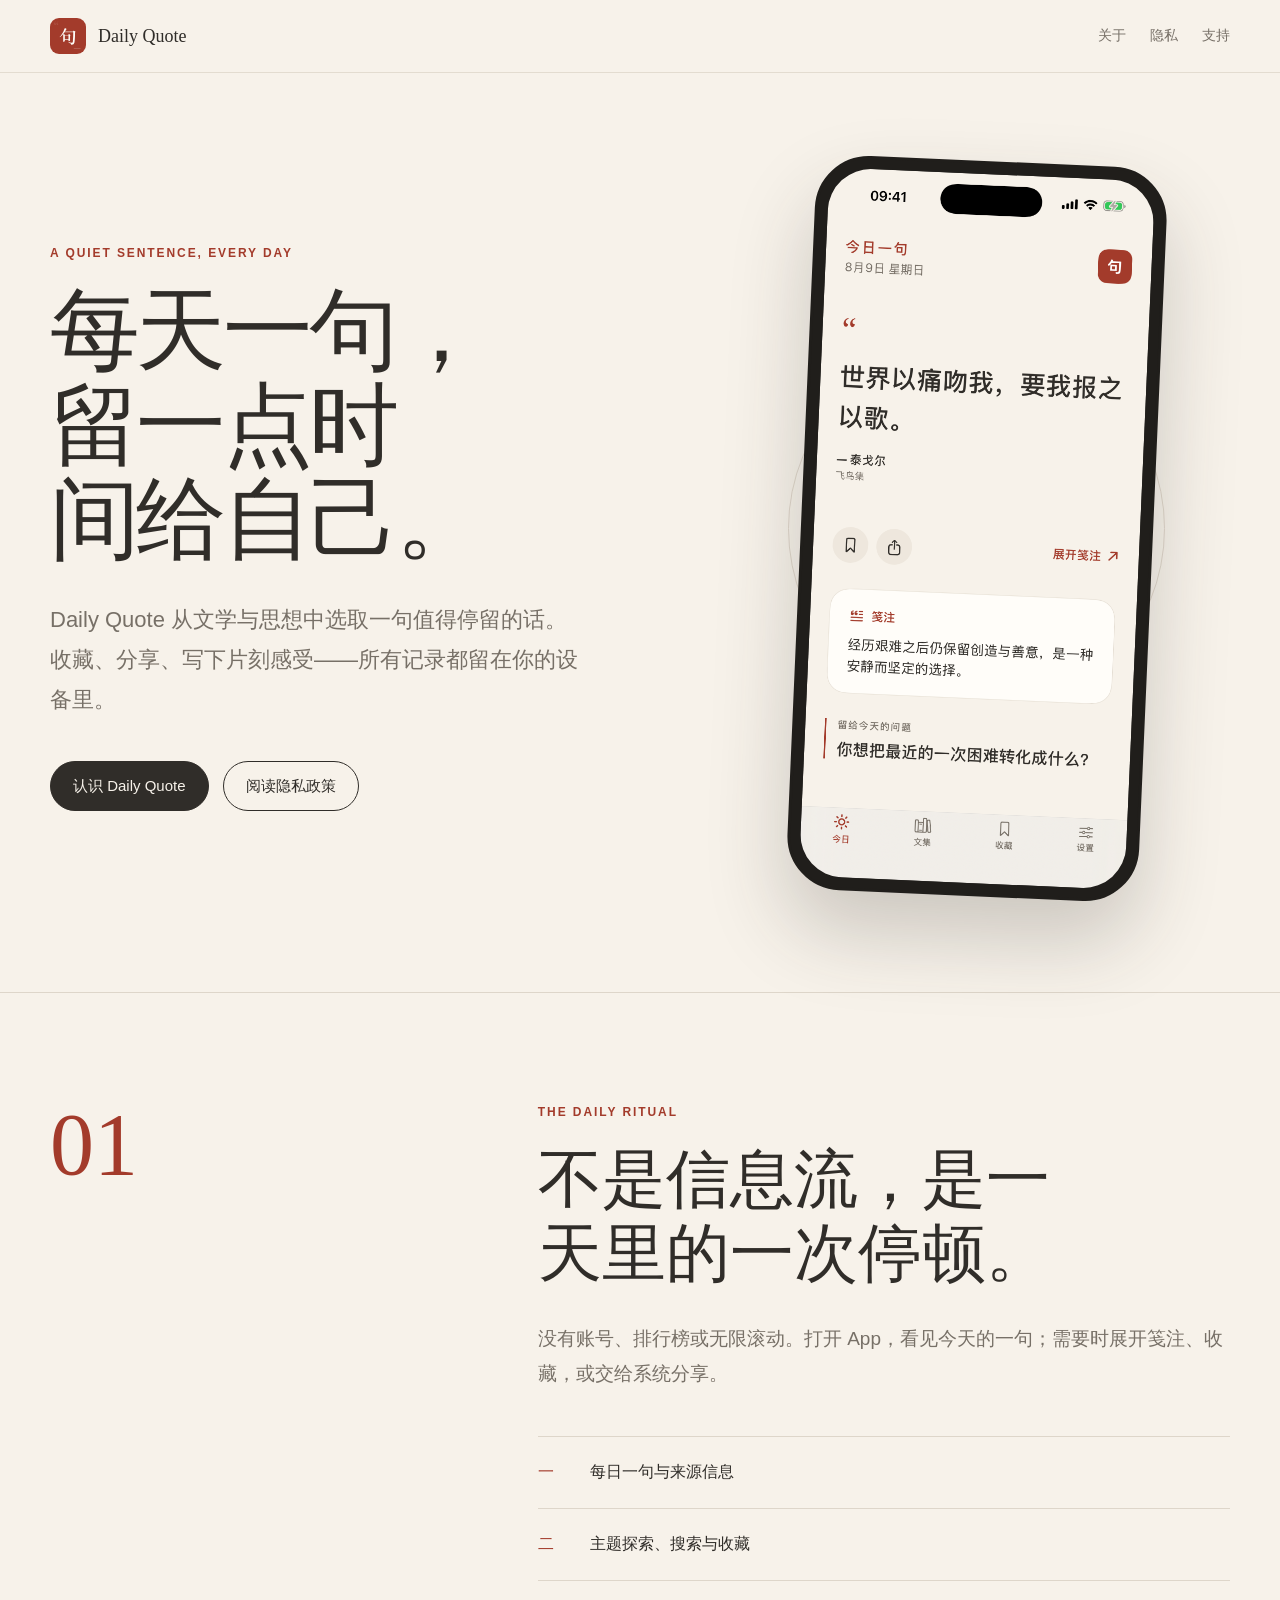
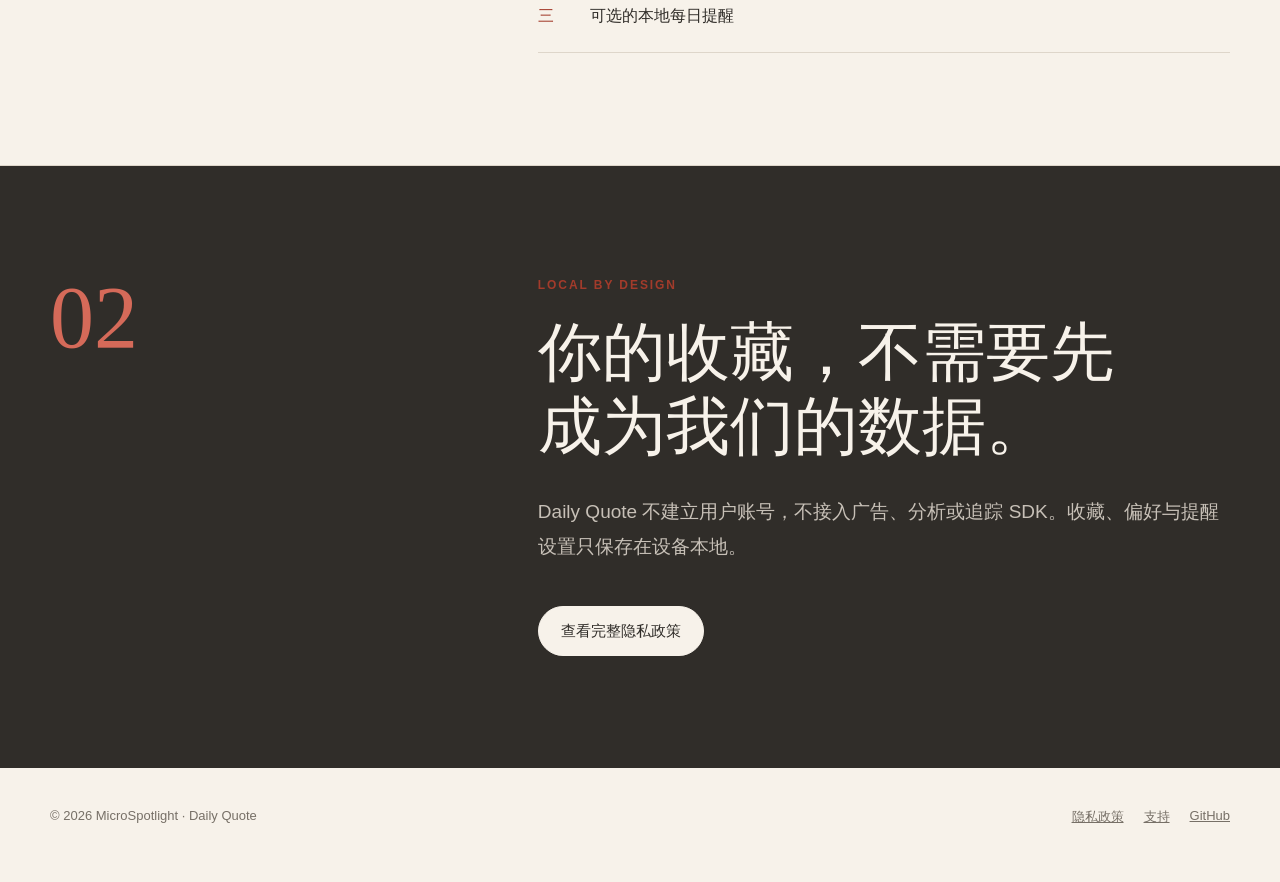
==== index.html @ 6de5e6df "Launch Daily Quote website" ====
<!doctype html>
<html lang="zh-CN">
<head>
  <meta charset="utf-8">
  <meta name="viewport" content="width=device-width, initial-scale=1">
  <meta name="description" content="Daily Quote 是一款安静、克制、纯本地的每日一句 iPhone App。">
  <meta name="theme-color" content="#F7F2EA">
  <title>Daily Quote · 今日一句</title>
  <link rel="icon" href="assets/app-icon.png">
  <link rel="stylesheet" href="assets/site.css">
  <!--
    Design system
    Type scale: 96 / 68 / 22 / 16 / 13
    Colors: paper #F7F2EA, ink #302D29, cinnabar #A33B2B
    Rhythm: editorial chapters, 112px vertical section spacing, thin rules
    Pattern: numbered chapter + one focused product statement
  -->
</head>
<body>
  <header class="site-header">
    <div class="site-header__inner">
      <a class="brand" href="index.html" aria-label="Daily Quote 首页">
        <img src="assets/app-icon.png" alt="">
        <span>Daily Quote</span>
      </a>
      <nav class="site-nav" aria-label="主导航">
        <a href="#about">关于</a>
        <a href="privacy.html">隐私</a>
        <a href="support.html">支持</a>
      </nav>
    </div>
  </header>

  <main>
    <section class="hero">
      <div>
        <p class="eyebrow">A quiet sentence, every day</p>
        <h1>每天一句，留一点时间给自己。</h1>
        <p class="hero__lead">Daily Quote 从文学与思想中选取一句值得停留的话。收藏、分享、写下片刻感受——所有记录都留在你的设备里。</p>
        <div class="hero__actions">
          <a class="button" href="#about">认识 Daily Quote</a>
          <a class="button button--quiet" href="privacy.html">阅读隐私政策</a>
        </div>
      </div>
      <div class="phone-stage" aria-label="Daily Quote App 今日页面预览">
        <div class="phone"><img src="assets/app-today.png" alt="Daily Quote 今日一句页面"></div>
      </div>
    </section>

    <section class="chapter" id="about">
      <div class="chapter__inner">
        <div class="chapter__number">01</div>
        <div>
          <p class="eyebrow">The daily ritual</p>
          <h2>不是信息流，是一天里的一次停顿。</h2>
          <p class="chapter__copy">没有账号、排行榜或无限滚动。打开 App，看见今天的一句；需要时展开笺注、收藏，或交给系统分享。</p>
          <ol class="feature-list">
            <li><span>一</span><span>每日一句与来源信息</span></li>
            <li><span>二</span><span>主题探索、搜索与收藏</span></li>
            <li><span>三</span><span>可选的本地每日提醒</span></li>
          </ol>
        </div>
      </div>
    </section>

    <section class="chapter privacy-callout">
      <div class="chapter__inner">
        <div class="chapter__number">02</div>
        <div>
          <p class="eyebrow">Local by design</p>
          <h2>你的收藏，不需要先成为我们的数据。</h2>
          <p class="chapter__copy">Daily Quote 不建立用户账号，不接入广告、分析或追踪 SDK。收藏、偏好与提醒设置只保存在设备本地。</p>
          <div class="hero__actions">
            <a class="button" href="privacy.html">查看完整隐私政策</a>
          </div>
        </div>
      </div>
    </section>
  </main>

  <footer class="site-footer">
    <span>© 2026 MicroSpotlight · Daily Quote</span>
    <nav aria-label="页脚导航">
      <a href="privacy.html">隐私政策</a>
      <a href="support.html">支持</a>
      <a href="https://github.com/MicroSpotlight/daily-quote-website">GitHub</a>
    </nav>
  </footer>
</body>
</html>
---- assets/site.css ----
:root {
  color-scheme: light;
  --paper: #f7f2ea;
  --paper-raised: #fffdf9;
  --ink: #302d29;
  --ink-soft: #777067;
  --rule: #ded6ca;
  --wash: #eee7dd;
  --cinnabar: #a33b2b;
  --serif: "Songti SC", STSong, "Times New Roman", serif;
  --sans: "PingFang SC", "Helvetica Neue", sans-serif;
  --page: min(1180px, calc(100vw - 40px));
}

* { box-sizing: border-box; }

html { scroll-behavior: smooth; }

body {
  margin: 0;
  overflow-x: clip;
  color: var(--ink);
  background: var(--paper);
  font-family: var(--sans);
  -webkit-font-smoothing: antialiased;
}

a { color: inherit; }

a:focus-visible,
button:focus-visible {
  outline: 3px solid color-mix(in srgb, var(--cinnabar) 60%, transparent);
  outline-offset: 4px;
}

.site-header {
  position: sticky;
  z-index: 10;
  top: 0;
  border-bottom: 1px solid color-mix(in srgb, var(--rule) 78%, transparent);
  background: color-mix(in srgb, var(--paper) 94%, transparent);
  backdrop-filter: blur(18px);
}

.site-header__inner {
  width: var(--page);
  min-height: 72px;
  margin: 0 auto;
  display: flex;
  align-items: center;
  justify-content: space-between;
  gap: 24px;
}

.brand {
  display: inline-flex;
  align-items: center;
  gap: 12px;
  color: var(--ink);
  text-decoration: none;
  font-family: var(--serif);
  font-size: 18px;
}

.brand img {
  width: 36px;
  height: 36px;
  border-radius: 9px;
}

.site-nav { display: flex; align-items: center; gap: 24px; }

.site-nav a {
  min-height: 44px;
  display: inline-flex;
  align-items: center;
  color: var(--ink-soft);
  text-decoration: none;
  font-size: 14px;
}

.site-nav a:hover { color: var(--cinnabar); }

.hero {
  width: var(--page);
  min-height: calc(100vh - 72px);
  margin: 0 auto;
  display: grid;
  grid-template-columns: minmax(0, 1.06fr) minmax(360px, .94fr);
  gap: clamp(56px, 8vw, 118px);
  align-items: center;
  padding: 88px 0 96px;
}

.eyebrow {
  margin: 0 0 24px;
  color: var(--cinnabar);
  font-size: 12px;
  font-weight: 600;
  letter-spacing: .16em;
  text-transform: uppercase;
}

.hero h1 {
  max-width: 720px;
  margin: 0;
  font-family: var(--serif);
  font-size: clamp(56px, 7vw, 96px);
  font-weight: 500;
  line-height: 1.06;
  letter-spacing: -.04em;
  text-wrap: balance;
}

.hero__lead {
  max-width: 560px;
  margin: 32px 0 0;
  color: var(--ink-soft);
  font-size: clamp(18px, 2vw, 22px);
  line-height: 1.8;
  text-wrap: pretty;
}

.hero__actions {
  display: flex;
  flex-wrap: wrap;
  align-items: center;
  gap: 14px;
  margin-top: 42px;
}

.button {
  min-height: 50px;
  display: inline-flex;
  align-items: center;
  justify-content: center;
  padding: 0 22px;
  border: 1px solid var(--ink);
  border-radius: 999px;
  color: var(--paper);
  background: var(--ink);
  text-decoration: none;
  font-size: 15px;
}

.button--quiet { color: var(--ink); background: transparent; }
.button:hover { transform: translateY(-1px); }

.phone-stage {
  position: relative;
  min-height: 720px;
  display: grid;
  place-items: center;
}

.phone-stage::before {
  content: "";
  position: absolute;
  width: 74%;
  aspect-ratio: 1;
  border: 1px solid var(--rule);
  border-radius: 50%;
}

.phone {
  position: relative;
  width: min(352px, 88%);
  padding: 10px;
  overflow: hidden;
  border: 3px solid #201e1b;
  border-radius: 54px;
  background: #201e1b;
  box-shadow: 0 40px 80px rgba(48,45,41,.22);
  transform: rotate(2.5deg);
}

.phone img {
  display: block;
  width: 100%;
  border-radius: 43px;
}

.chapter {
  border-top: 1px solid var(--rule);
}

.chapter__inner {
  width: var(--page);
  margin: 0 auto;
  display: grid;
  grid-template-columns: minmax(210px, .35fr) minmax(0, .65fr);
  gap: clamp(52px, 9vw, 140px);
  padding: 112px 0;
}

.chapter__number {
  color: var(--cinnabar);
  font-family: Georgia, serif;
  font-size: 88px;
  line-height: .9;
}

.chapter h2 {
  max-width: 720px;
  margin: 0;
  font-family: var(--serif);
  font-size: clamp(40px, 5vw, 68px);
  font-weight: 500;
  line-height: 1.16;
  text-wrap: balance;
}

.chapter__copy {
  max-width: 700px;
  margin: 30px 0 0;
  color: var(--ink-soft);
  font-size: 19px;
  line-height: 1.85;
  text-wrap: pretty;
}

.feature-list {
  margin: 44px 0 0;
  padding: 0;
  list-style: none;
  border-top: 1px solid var(--rule);
}

.feature-list li {
  min-height: 72px;
  display: grid;
  grid-template-columns: 36px 1fr;
  gap: 16px;
  align-items: center;
  border-bottom: 1px solid var(--rule);
}

.feature-list span:first-child { color: var(--cinnabar); font-family: Georgia, serif; }

.privacy-callout {
  color: var(--paper);
  background: var(--ink);
}

.privacy-callout .chapter__number { color: var(--dark-cinnabar, #d56a59); }
.privacy-callout .chapter__copy { color: #c7c0b7; }

.privacy-callout .button {
  border-color: var(--paper);
  color: var(--ink);
  background: var(--paper);
}

.site-footer {
  width: var(--page);
  margin: 0 auto;
  display: flex;
  justify-content: space-between;
  gap: 28px;
  padding: 40px 0 56px;
  color: var(--ink-soft);
  font-size: 13px;
}

.site-footer nav { display: flex; flex-wrap: wrap; gap: 20px; }
.site-footer a:hover { color: var(--cinnabar); }

.document {
  width: min(780px, calc(100vw - 40px));
  margin: 0 auto;
  padding: 96px 0 120px;
}

.document h1 {
  margin: 0;
  font-family: var(--serif);
  font-size: clamp(48px, 7vw, 78px);
  font-weight: 500;
  letter-spacing: -.03em;
}

.document .summary {
  margin: 26px 0 64px;
  color: var(--ink-soft);
  font-size: 18px;
  line-height: 1.8;
}

.document section { padding: 30px 0; border-top: 1px solid var(--rule); }
.document h2 { margin: 0 0 14px; font-family: var(--serif); font-size: 26px; font-weight: 500; }
.document p, .document li { color: var(--ink-soft); font-size: 16px; line-height: 1.8; }
.document ul { margin: 14px 0 0; padding-left: 20px; }
.document .meta { margin-top: 14px; color: var(--cinnabar); font-size: 13px; }

@media (max-width: 840px) {
  .site-header__inner { min-height: 64px; }
  .site-nav a:first-child { display: none; }
  .hero { min-height: auto; grid-template-columns: 1fr; padding: 72px 0; }
  .phone-stage { min-height: 620px; }
  .chapter__inner { grid-template-columns: 1fr; gap: 30px; padding: 80px 0; }
  .chapter__number { font-size: 56px; }
  .site-footer { flex-direction: column; }
}

@media (prefers-reduced-motion: no-preference) {
  .button { transition: transform 160ms ease; }
}
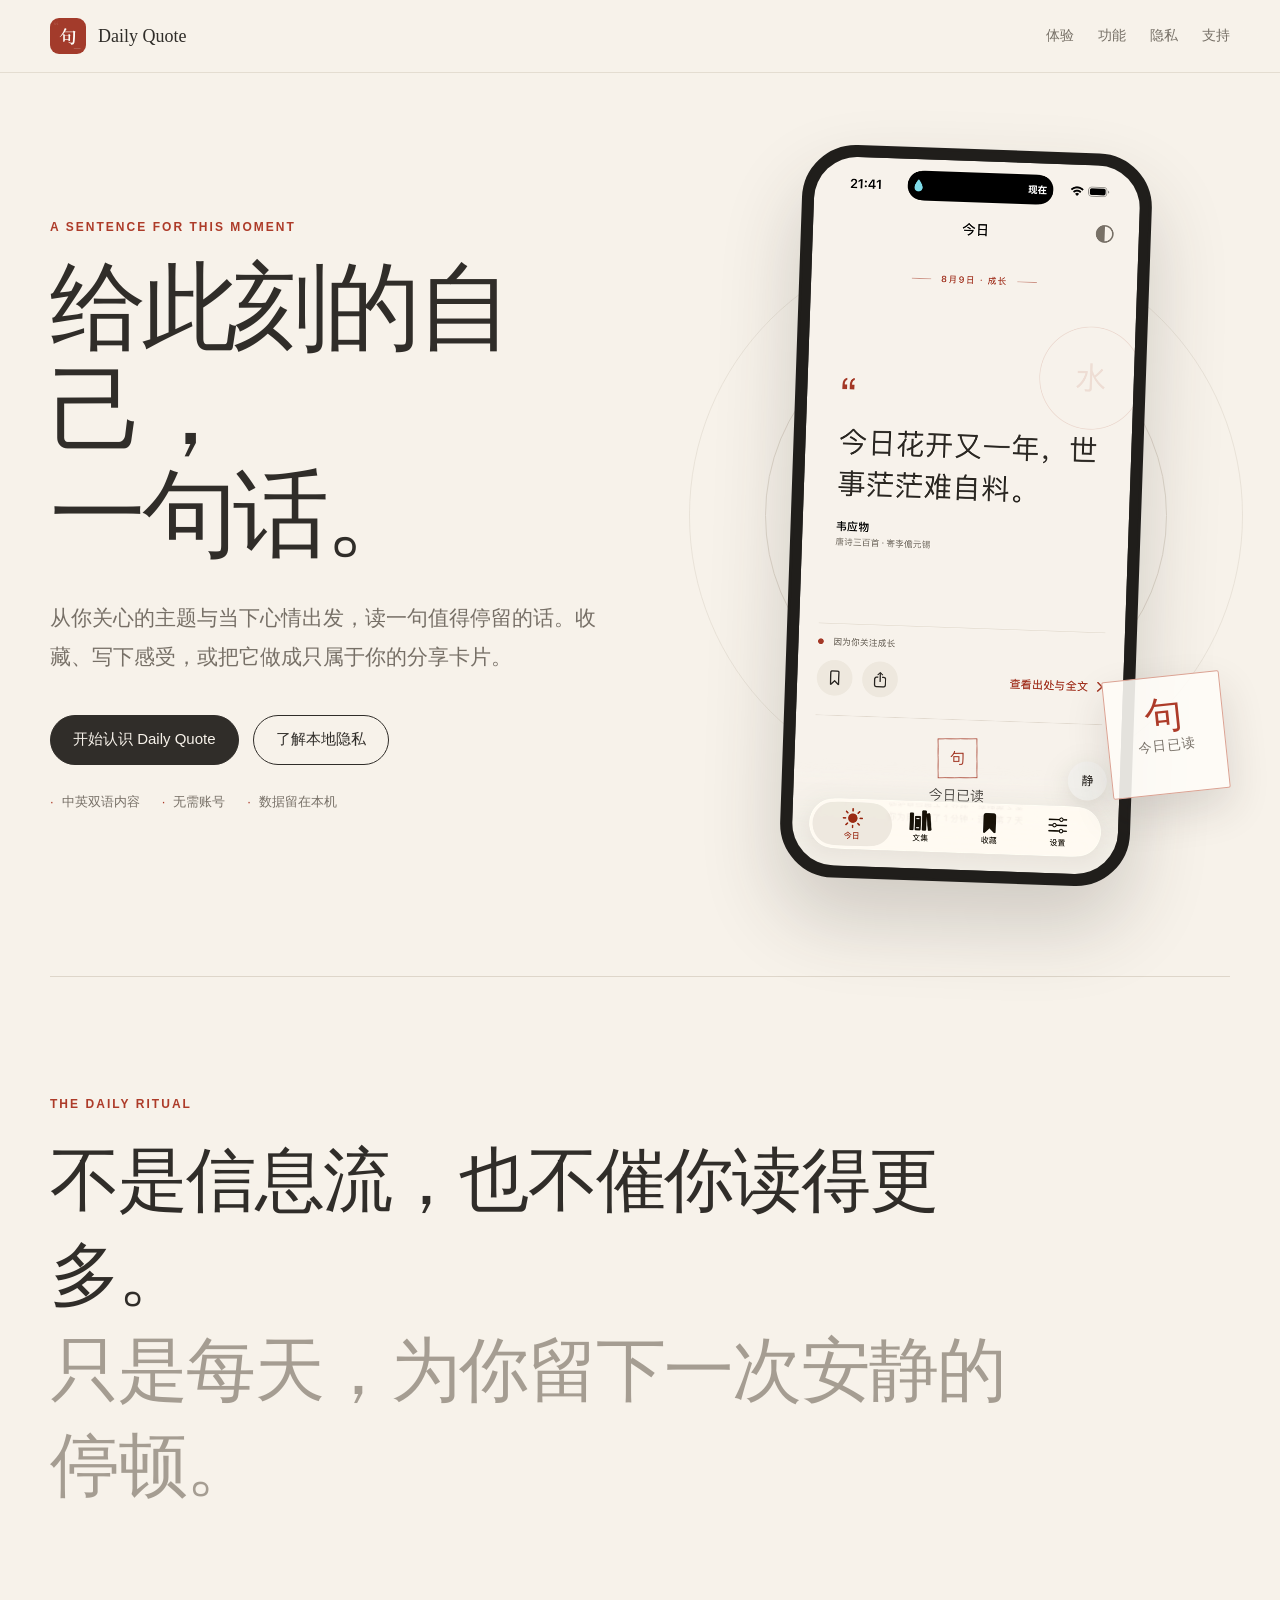
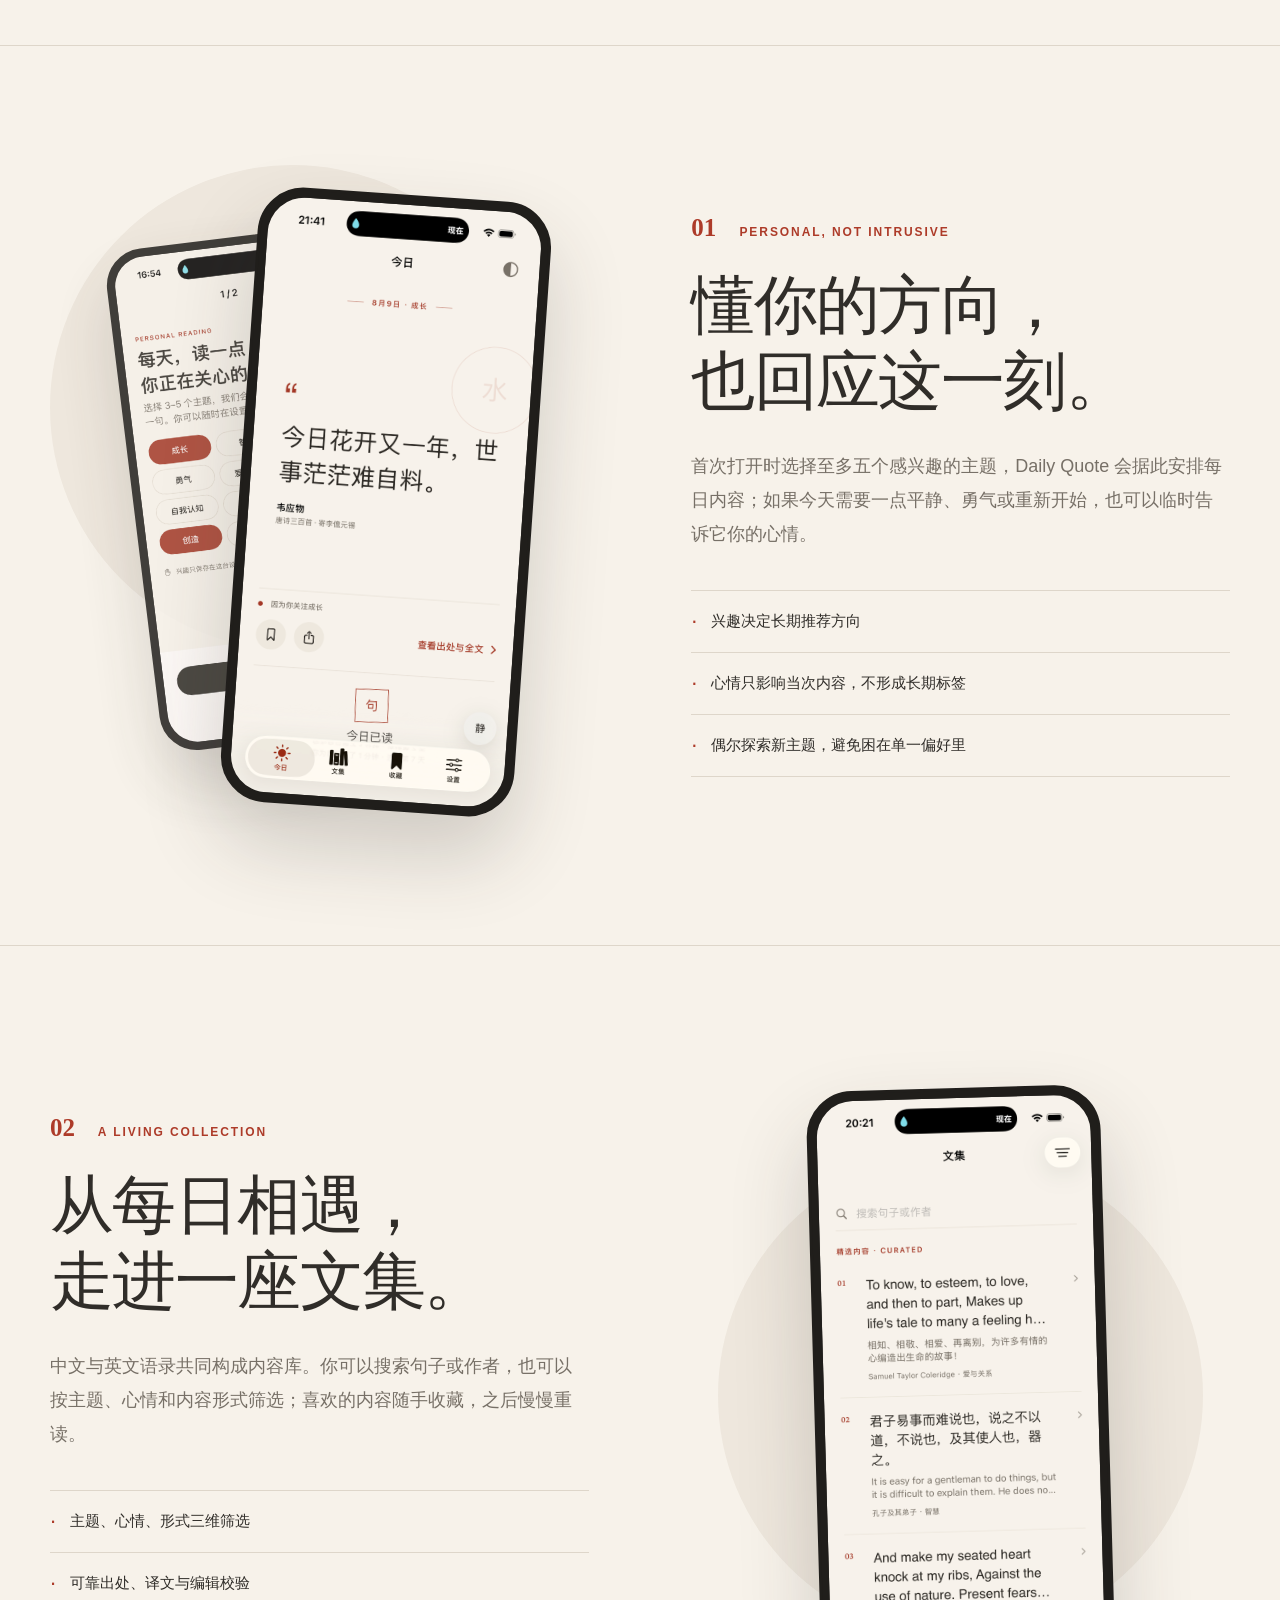
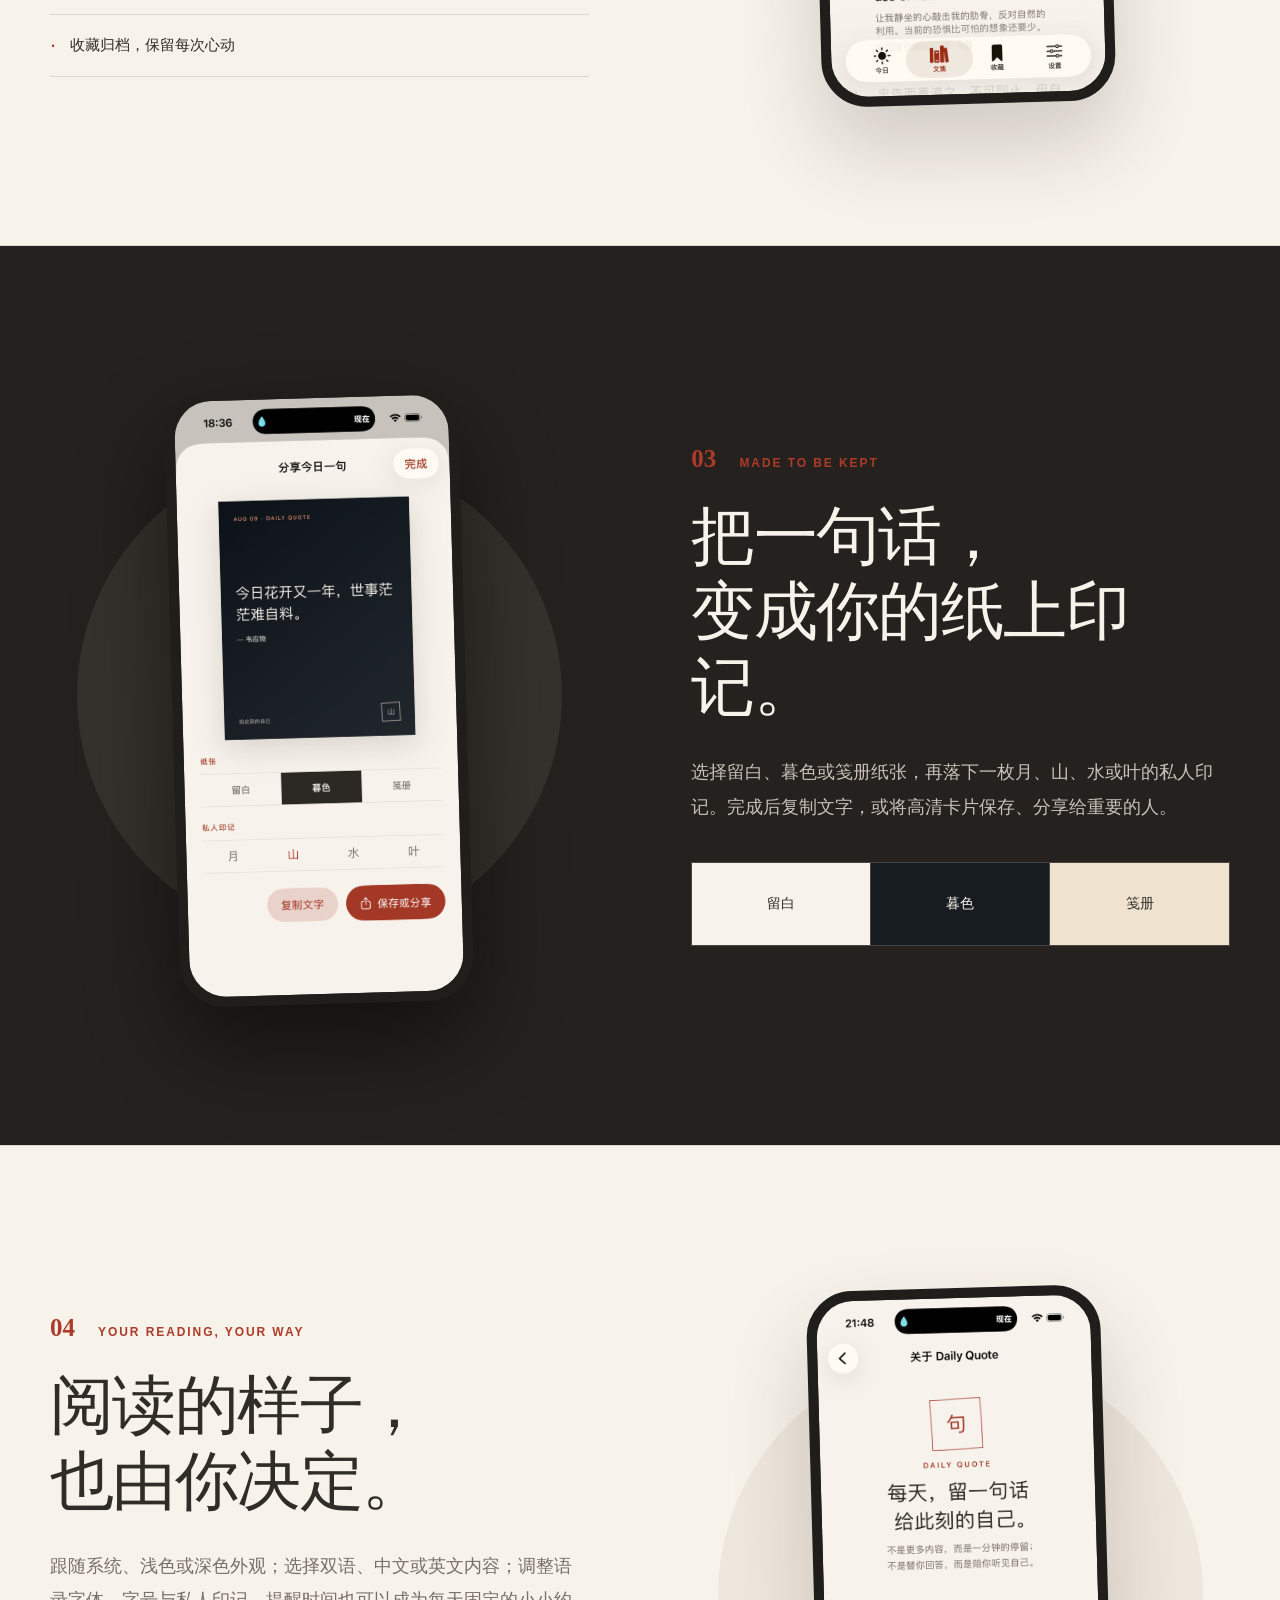
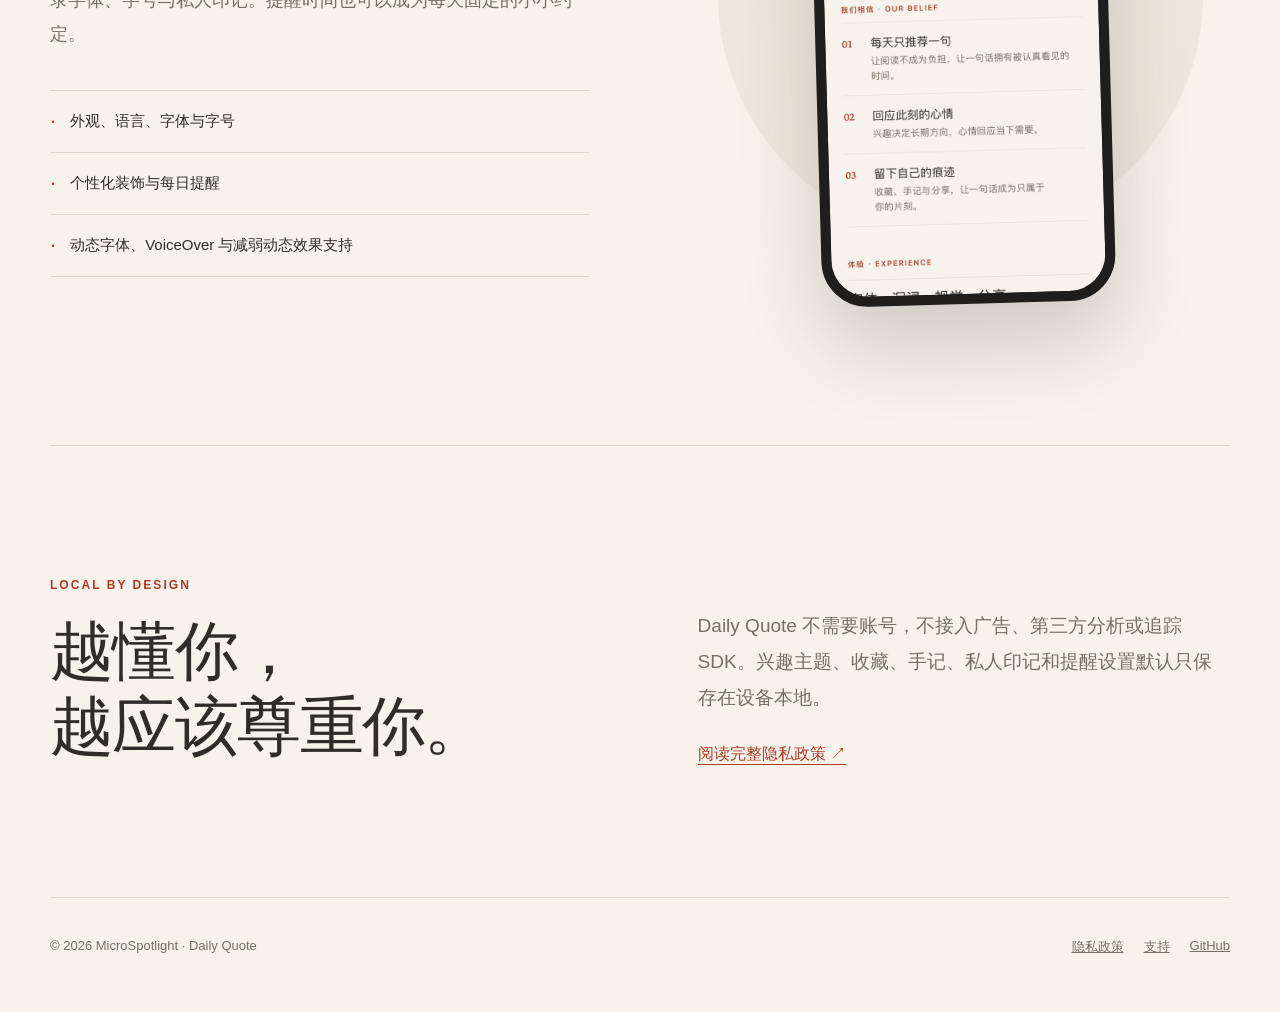
==== commit c2ff2320: "Refresh website for personalized quote experience" ====
--- a/index.html
+++ b/index.html
@@ -3,18 +3,13 @@
 <head>
   <meta charset="utf-8">
   <meta name="viewport" content="width=device-width, initial-scale=1">
-  <meta name="description" content="Daily Quote 是一款安静、克制、纯本地的每日一句 iPhone App。">
+  <meta name="description" content="Daily Quote 是一款把每日一句、情绪回应、个性化推荐与分享卡片融入日常仪式的 iPhone App。">
   <meta name="theme-color" content="#F7F2EA">
-  <title>Daily Quote · 今日一句</title>
+  <meta property="og:title" content="Daily Quote · 给此刻的自己一句话">
+  <meta property="og:description" content="从你关心的主题与此刻的心情出发，让一句话成为每天值得期待的小小仪式。">
+  <title>Daily Quote · 给此刻的自己一句话</title>
   <link rel="icon" href="assets/app-icon.png">
   <link rel="stylesheet" href="assets/site.css">
-  <!--
-    Design system
-    Type scale: 96 / 68 / 22 / 16 / 13
-    Colors: paper #F7F2EA, ink #302D29, cinnabar #A33B2B
-    Rhythm: editorial chapters, 112px vertical section spacing, thin rules
-    Pattern: numbered chapter + one focused product statement
-  -->
 </head>
 <body>
   <header class="site-header">
@@ -24,7 +19,8 @@
         <span>Daily Quote</span>
       </a>
       <nav class="site-nav" aria-label="主导航">
-        <a href="#about">关于</a>
+        <a href="#ritual">体验</a>
+        <a href="#features">功能</a>
         <a href="privacy.html">隐私</a>
         <a href="support.html">支持</a>
       </nav>
@@ -33,47 +29,117 @@
 
   <main>
     <section class="hero">
-      <div>
-        <p class="eyebrow">A quiet sentence, every day</p>
-        <h1>每天一句，留一点时间给自己。</h1>
-        <p class="hero__lead">Daily Quote 从文学与思想中选取一句值得停留的话。收藏、分享、写下片刻感受——所有记录都留在你的设备里。</p>
+      <div class="hero__copy">
+        <p class="eyebrow">A sentence for this moment</p>
+        <h1>给此刻的自己，<br>一句话。</h1>
+        <p class="hero__lead">从你关心的主题与当下心情出发，读一句值得停留的话。收藏、写下感受，或把它做成只属于你的分享卡片。</p>
         <div class="hero__actions">
-          <a class="button" href="#about">认识 Daily Quote</a>
-          <a class="button button--quiet" href="privacy.html">阅读隐私政策</a>
+          <a class="button" href="#ritual">开始认识 Daily Quote</a>
+          <a class="button button--quiet" href="#privacy">了解本地隐私</a>
         </div>
+        <ul class="hero__notes" aria-label="产品特点">
+          <li>中英双语内容</li>
+          <li>无需账号</li>
+          <li>数据留在本机</li>
+        </ul>
       </div>
-      <div class="phone-stage" aria-label="Daily Quote App 今日页面预览">
-        <div class="phone"><img src="assets/app-today.png" alt="Daily Quote 今日一句页面"></div>
+      <div class="phone-stage" aria-label="Daily Quote 今日页面预览">
+        <div class="orbit orbit--one" aria-hidden="true"></div>
+        <div class="orbit orbit--two" aria-hidden="true"></div>
+        <div class="phone"><img src="assets/app-today.png" alt="Daily Quote 今日页面，展示日期、每日一句、推荐缘由、收藏和分享入口"></div>
+        <div class="ritual-stamp" aria-hidden="true"><span>句</span><small>今日已读</small></div>
       </div>
     </section>
 
-    <section class="chapter" id="about">
-      <div class="chapter__inner">
-        <div class="chapter__number">01</div>
-        <div>
-          <p class="eyebrow">The daily ritual</p>
-          <h2>不是信息流，是一天里的一次停顿。</h2>
-          <p class="chapter__copy">没有账号、排行榜或无限滚动。打开 App，看见今天的一句；需要时展开笺注、收藏，或交给系统分享。</p>
-          <ol class="feature-list">
-            <li><span>一</span><span>每日一句与来源信息</span></li>
-            <li><span>二</span><span>主题探索、搜索与收藏</span></li>
-            <li><span>三</span><span>可选的本地每日提醒</span></li>
-          </ol>
+    <section class="statement" id="ritual">
+      <p class="eyebrow">The daily ritual</p>
+      <p class="statement__line">不是信息流，也不催你读得更多。</p>
+      <p class="statement__line statement__line--soft">只是每天，为你留下一次安静的停顿。</p>
+    </section>
+
+    <section class="feature-scene" id="features">
+      <div class="feature-scene__visual feature-scene__visual--pair">
+        <figure class="device-shot device-shot--back">
+          <img src="assets/app-onboarding.png" alt="首次打开时选择感兴趣的主题">
+        </figure>
+        <figure class="device-shot device-shot--front">
+          <img src="assets/app-today.png" alt="根据兴趣生成的今日一句">
+        </figure>
+      </div>
+      <div class="feature-scene__copy">
+        <p class="chapter-label"><span>01</span> Personal, not intrusive</p>
+        <h2>懂你的方向，<br>也回应这一刻。</h2>
+        <p>首次打开时选择至多五个感兴趣的主题，Daily Quote 会据此安排每日内容；如果今天需要一点平静、勇气或重新开始，也可以临时告诉它你的心情。</p>
+        <ul class="detail-list">
+          <li>兴趣决定长期推荐方向</li>
+          <li>心情只影响当次内容，不形成长期标签</li>
+          <li>偶尔探索新主题，避免困在单一偏好里</li>
+        </ul>
+      </div>
+    </section>
+
+    <section class="feature-scene feature-scene--reverse">
+      <div class="feature-scene__visual">
+        <figure class="device-shot device-shot--single">
+          <img src="assets/app-explore.png" alt="文集页面，可搜索句子或作者并筛选内容">
+        </figure>
+      </div>
+      <div class="feature-scene__copy">
+        <p class="chapter-label"><span>02</span> A living collection</p>
+        <h2>从每日相遇，<br>走进一座文集。</h2>
+        <p>中文与英文语录共同构成内容库。你可以搜索句子或作者，也可以按主题、心情和内容形式筛选；喜欢的内容随手收藏，之后慢慢重读。</p>
+        <ul class="detail-list">
+          <li>主题、心情、形式三维筛选</li>
+          <li>可靠出处、译文与编辑校验</li>
+          <li>收藏归档，保留每次心动</li>
+        </ul>
+      </div>
+    </section>
+
+    <section class="feature-scene feature-scene--dark">
+      <div class="feature-scene__visual">
+        <figure class="device-shot device-shot--single device-shot--shadow-light">
+          <img src="assets/app-share.png" alt="分享卡片编辑页面，可选择纸张和私人印记">
+        </figure>
+      </div>
+      <div class="feature-scene__copy">
+        <p class="chapter-label"><span>03</span> Made to be kept</p>
+        <h2>把一句话，<br>变成你的纸上印记。</h2>
+        <p>选择留白、暮色或笺册纸张，再落下一枚月、山、水或叶的私人印记。完成后复制文字，或将高清卡片保存、分享给重要的人。</p>
+        <div class="swatches" aria-label="分享卡片纸张样式">
+          <span class="swatch swatch--space">留白</span>
+          <span class="swatch swatch--dusk">暮色</span>
+          <span class="swatch swatch--journal">笺册</span>
         </div>
       </div>
     </section>
 
-    <section class="chapter privacy-callout">
-      <div class="chapter__inner">
-        <div class="chapter__number">02</div>
-        <div>
-          <p class="eyebrow">Local by design</p>
-          <h2>你的收藏，不需要先成为我们的数据。</h2>
-          <p class="chapter__copy">Daily Quote 不建立用户账号，不接入广告、分析或追踪 SDK。收藏、偏好与提醒设置只保存在设备本地。</p>
-          <div class="hero__actions">
-            <a class="button" href="privacy.html">查看完整隐私政策</a>
-          </div>
-        </div>
+    <section class="feature-scene feature-scene--reverse">
+      <div class="feature-scene__visual">
+        <figure class="device-shot device-shot--single">
+          <img src="assets/app-about.png" alt="Daily Quote 关于页面，展示产品理念与核心体验">
+        </figure>
+      </div>
+      <div class="feature-scene__copy">
+        <p class="chapter-label"><span>04</span> Your reading, your way</p>
+        <h2>阅读的样子，<br>也由你决定。</h2>
+        <p>跟随系统、浅色或深色外观；选择双语、中文或英文内容；调整语录字体、字号与私人印记。提醒时间也可以成为每天固定的小小约定。</p>
+        <ul class="detail-list">
+          <li>外观、语言、字体与字号</li>
+          <li>个性化装饰与每日提醒</li>
+          <li>动态字体、VoiceOver 与减弱动态效果支持</li>
+        </ul>
+      </div>
+    </section>
+
+    <section class="privacy-panel" id="privacy">
+      <div>
+        <p class="eyebrow">Local by design</p>
+        <h2>越懂你，<br>越应该尊重你。</h2>
+      </div>
+      <div>
+        <p>Daily Quote 不需要账号，不接入广告、第三方分析或追踪 SDK。兴趣主题、收藏、手记、私人印记和提醒设置默认只保存在设备本地。</p>
+        <a class="text-link" href="privacy.html">阅读完整隐私政策 <span aria-hidden="true">↗</span></a>
       </div>
     </section>
   </main>
--- a/assets/site.css
+++ b/assets/site.css
@@ -6,7 +6,8 @@
   --ink-soft: #777067;
   --rule: #ded6ca;
   --wash: #eee7dd;
-  --cinnabar: #a33b2b;
+  --cinnabar: #ad3b29;
+  --cinnabar-soft: #dba293;
   --serif: "Songti SC", STSong, "Times New Roman", serif;
   --sans: "PingFang SC", "Helvetica Neue", sans-serif;
   --page: min(1180px, calc(100vw - 40px));
@@ -25,6 +26,7 @@
   -webkit-font-smoothing: antialiased;
 }
 
+img { max-width: 100%; }
 a { color: inherit; }
 
 a:focus-visible,
@@ -35,10 +37,10 @@
 
 .site-header {
   position: sticky;
-  z-index: 10;
+  z-index: 20;
   top: 0;
   border-bottom: 1px solid color-mix(in srgb, var(--rule) 78%, transparent);
-  background: color-mix(in srgb, var(--paper) 94%, transparent);
+  background: color-mix(in srgb, var(--paper) 92%, transparent);
   backdrop-filter: blur(18px);
 }
 
@@ -62,12 +64,7 @@
   font-size: 18px;
 }
 
-.brand img {
-  width: 36px;
-  height: 36px;
-  border-radius: 9px;
-}
-
+.brand img { width: 36px; height: 36px; border-radius: 9px; }
 .site-nav { display: flex; align-items: center; gap: 24px; }
 
 .site-nav a {
@@ -79,25 +76,26 @@
   font-size: 14px;
 }
 
-.site-nav a:hover { color: var(--cinnabar); }
+.site-nav a:hover,
+.site-nav a[aria-current="page"] { color: var(--cinnabar); }
 
 .hero {
   width: var(--page);
   min-height: calc(100vh - 72px);
   margin: 0 auto;
   display: grid;
-  grid-template-columns: minmax(0, 1.06fr) minmax(360px, .94fr);
-  gap: clamp(56px, 8vw, 118px);
-  align-items: center;
-  padding: 88px 0 96px;
+  grid-template-columns: minmax(0, 1.02fr) minmax(380px, .98fr);
+  gap: clamp(44px, 8vw, 112px);
+  align-items: center;
+  padding: 76px 0 94px;
 }
 
 .eyebrow {
-  margin: 0 0 24px;
+  margin: 0 0 22px;
   color: var(--cinnabar);
   font-size: 12px;
-  font-weight: 600;
-  letter-spacing: .16em;
+  font-weight: 650;
+  letter-spacing: .17em;
   text-transform: uppercase;
 }
 
@@ -105,19 +103,18 @@
   max-width: 720px;
   margin: 0;
   font-family: var(--serif);
-  font-size: clamp(56px, 7vw, 96px);
+  font-size: clamp(58px, 7.5vw, 102px);
   font-weight: 500;
-  line-height: 1.06;
-  letter-spacing: -.04em;
-  text-wrap: balance;
+  line-height: 1.08;
+  letter-spacing: -.045em;
 }
 
 .hero__lead {
-  max-width: 560px;
+  max-width: 610px;
   margin: 32px 0 0;
   color: var(--ink-soft);
-  font-size: clamp(18px, 2vw, 22px);
-  line-height: 1.8;
+  font-size: clamp(18px, 2vw, 21px);
+  line-height: 1.85;
   text-wrap: pretty;
 }
 
@@ -126,7 +123,7 @@
   flex-wrap: wrap;
   align-items: center;
   gap: 14px;
-  margin-top: 42px;
+  margin-top: 38px;
 }
 
 .button {
@@ -146,110 +143,176 @@
 .button--quiet { color: var(--ink); background: transparent; }
 .button:hover { transform: translateY(-1px); }
 
+.hero__notes {
+  margin: 28px 0 0;
+  padding: 0;
+  display: flex;
+  flex-wrap: wrap;
+  gap: 10px 22px;
+  list-style: none;
+  color: var(--ink-soft);
+  font-size: 13px;
+}
+
+.hero__notes li::before { content: "·"; margin-right: 8px; color: var(--cinnabar); }
+
 .phone-stage {
   position: relative;
-  min-height: 720px;
+  min-height: 730px;
   display: grid;
   place-items: center;
 }
 
-.phone-stage::before {
+.orbit { position: absolute; border: 1px solid var(--rule); border-radius: 50%; }
+.orbit--one { width: 76%; aspect-ratio: 1; }
+.orbit--two { width: 105%; aspect-ratio: 1; opacity: .56; }
+
+.phone,
+.device-shot {
+  position: relative;
+  overflow: hidden;
+  border: 3px solid #201e1b;
+  background: #201e1b;
+  box-shadow: 0 40px 80px rgba(48,45,41,.2);
+}
+
+.phone { width: min(350px, 83%); padding: 9px; border-radius: 54px; transform: rotate(2deg); }
+.phone img { display: block; width: 100%; border-radius: 43px; }
+
+.ritual-stamp {
+  position: absolute;
+  right: 1%;
+  bottom: 12%;
+  width: 118px;
+  height: 118px;
+  display: grid;
+  place-items: center;
+  border: 1px solid var(--cinnabar-soft);
+  border-radius: 2px;
+  color: var(--cinnabar);
+  background: color-mix(in srgb, var(--paper-raised) 88%, transparent);
+  box-shadow: 0 18px 42px rgba(48,45,41,.14);
+  transform: rotate(-6deg);
+}
+
+.ritual-stamp span { font-family: var(--serif); font-size: 38px; line-height: 1; }
+.ritual-stamp small { align-self: start; margin-top: -16px; color: var(--ink-soft); letter-spacing: .12em; }
+
+.statement {
+  width: var(--page);
+  margin: 0 auto;
+  padding: 120px 0 132px;
+  border-top: 1px solid var(--rule);
+}
+
+.statement__line {
+  max-width: 980px;
+  margin: 0;
+  font-family: var(--serif);
+  font-size: clamp(38px, 5.5vw, 72px);
+  font-weight: 500;
+  line-height: 1.35;
+  letter-spacing: -.025em;
+}
+
+.statement__line--soft { color: #a59d92; }
+
+.feature-scene {
+  min-height: 900px;
+  display: grid;
+  grid-template-columns: minmax(420px, 1fr) minmax(0, 1fr);
+  align-items: center;
+  gap: clamp(54px, 8vw, 132px);
+  padding: 116px max(20px, calc((100vw - 1180px) / 2));
+  border-top: 1px solid var(--rule);
+}
+
+.feature-scene--reverse .feature-scene__visual { order: 2; }
+.feature-scene--reverse .feature-scene__copy { order: 1; }
+
+.feature-scene__visual {
+  position: relative;
+  min-height: 660px;
+  display: grid;
+  place-items: center;
+}
+
+.feature-scene__visual::before {
   content: "";
   position: absolute;
-  width: 74%;
+  width: min(520px, 90%);
   aspect-ratio: 1;
-  border: 1px solid var(--rule);
   border-radius: 50%;
-}
-
-.phone {
-  position: relative;
-  width: min(352px, 88%);
-  padding: 10px;
-  overflow: hidden;
-  border: 3px solid #201e1b;
-  border-radius: 54px;
-  background: #201e1b;
-  box-shadow: 0 40px 80px rgba(48,45,41,.22);
-  transform: rotate(2.5deg);
-}
-
-.phone img {
-  display: block;
-  width: 100%;
-  border-radius: 43px;
-}
-
-.chapter {
+  background: var(--wash);
+}
+
+.feature-scene__visual--pair { place-items: initial; }
+
+.device-shot { width: min(294px, 62vw); padding: 7px; border-radius: 46px; }
+.device-shot img { display: block; width: 100%; border-radius: 37px; }
+.device-shot--single { transform: rotate(-1.6deg); }
+.device-shot--back { position: absolute; top: 0; left: 3%; transform: rotate(-7deg) scale(.82); opacity: .84; }
+.device-shot--front { position: absolute; right: 3%; bottom: 0; transform: rotate(4deg); }
+
+.feature-scene__copy { max-width: 590px; }
+
+.chapter-label {
+  margin: 0 0 26px;
+  color: var(--cinnabar);
+  font-size: 12px;
+  font-weight: 650;
+  letter-spacing: .16em;
+  text-transform: uppercase;
+}
+
+.chapter-label span { margin-right: 18px; font-family: Georgia, serif; font-size: 25px; letter-spacing: 0; }
+
+.feature-scene h2,
+.privacy-panel h2 {
+  margin: 0;
+  font-family: var(--serif);
+  font-size: clamp(42px, 5vw, 68px);
+  font-weight: 500;
+  line-height: 1.18;
+  letter-spacing: -.025em;
+}
+
+.feature-scene__copy > p:not(.chapter-label) {
+  margin: 30px 0 0;
+  color: var(--ink-soft);
+  font-size: 18px;
+  line-height: 1.9;
+}
+
+.detail-list { margin: 38px 0 0; padding: 0; list-style: none; border-top: 1px solid var(--rule); }
+.detail-list li { min-height: 62px; display: flex; align-items: center; border-bottom: 1px solid var(--rule); font-size: 15px; }
+.detail-list li::before { content: "·"; margin-right: 14px; color: var(--cinnabar); font-size: 22px; }
+
+.feature-scene--dark { color: var(--paper); background: #24211e; }
+.feature-scene--dark .feature-scene__visual::before { background: #35312c; }
+.feature-scene--dark .feature-scene__copy > p:not(.chapter-label) { color: #c9c1b8; }
+.device-shot--shadow-light { box-shadow: 0 40px 90px rgba(0,0,0,.46); }
+
+.swatches { margin-top: 38px; display: grid; grid-template-columns: repeat(3, 1fr); border: 1px solid #4b4640; }
+.swatch { min-height: 82px; display: grid; place-items: center; border-right: 1px solid #4b4640; font-size: 14px; }
+.swatch:last-child { border-right: 0; }
+.swatch--space { color: #302d29; background: #f7f2ea; }
+.swatch--dusk { color: #f7f2ea; background: #171c20; }
+.swatch--journal { color: #302d29; background: #efe2ce; }
+
+.privacy-panel {
+  width: var(--page);
+  margin: 0 auto;
+  display: grid;
+  grid-template-columns: 1fr 1fr;
+  gap: clamp(48px, 9vw, 140px);
+  padding: 132px 0;
   border-top: 1px solid var(--rule);
 }
 
-.chapter__inner {
-  width: var(--page);
-  margin: 0 auto;
-  display: grid;
-  grid-template-columns: minmax(210px, .35fr) minmax(0, .65fr);
-  gap: clamp(52px, 9vw, 140px);
-  padding: 112px 0;
-}
-
-.chapter__number {
-  color: var(--cinnabar);
-  font-family: Georgia, serif;
-  font-size: 88px;
-  line-height: .9;
-}
-
-.chapter h2 {
-  max-width: 720px;
-  margin: 0;
-  font-family: var(--serif);
-  font-size: clamp(40px, 5vw, 68px);
-  font-weight: 500;
-  line-height: 1.16;
-  text-wrap: balance;
-}
-
-.chapter__copy {
-  max-width: 700px;
-  margin: 30px 0 0;
-  color: var(--ink-soft);
-  font-size: 19px;
-  line-height: 1.85;
-  text-wrap: pretty;
-}
-
-.feature-list {
-  margin: 44px 0 0;
-  padding: 0;
-  list-style: none;
-  border-top: 1px solid var(--rule);
-}
-
-.feature-list li {
-  min-height: 72px;
-  display: grid;
-  grid-template-columns: 36px 1fr;
-  gap: 16px;
-  align-items: center;
-  border-bottom: 1px solid var(--rule);
-}
-
-.feature-list span:first-child { color: var(--cinnabar); font-family: Georgia, serif; }
-
-.privacy-callout {
-  color: var(--paper);
-  background: var(--ink);
-}
-
-.privacy-callout .chapter__number { color: var(--dark-cinnabar, #d56a59); }
-.privacy-callout .chapter__copy { color: #c7c0b7; }
-
-.privacy-callout .button {
-  border-color: var(--paper);
-  color: var(--ink);
-  background: var(--paper);
-}
+.privacy-panel > div:last-child { align-self: end; }
+.privacy-panel p:not(.eyebrow) { margin: 0; color: var(--ink-soft); font-size: 19px; line-height: 1.9; }
+.text-link { display: inline-block; margin-top: 28px; color: var(--cinnabar); text-underline-offset: 5px; }
 
 .site-footer {
   width: var(--page);
@@ -258,6 +321,7 @@
   justify-content: space-between;
   gap: 28px;
   padding: 40px 0 56px;
+  border-top: 1px solid var(--rule);
   color: var(--ink-soft);
   font-size: 13px;
 }
@@ -279,26 +343,42 @@
   letter-spacing: -.03em;
 }
 
-.document .summary {
-  margin: 26px 0 64px;
-  color: var(--ink-soft);
-  font-size: 18px;
-  line-height: 1.8;
-}
-
+.document .summary { margin: 26px 0 64px; color: var(--ink-soft); font-size: 18px; line-height: 1.8; }
 .document section { padding: 30px 0; border-top: 1px solid var(--rule); }
 .document h2 { margin: 0 0 14px; font-family: var(--serif); font-size: 26px; font-weight: 500; }
 .document p, .document li { color: var(--ink-soft); font-size: 16px; line-height: 1.8; }
 .document ul { margin: 14px 0 0; padding-left: 20px; }
 .document .meta { margin-top: 14px; color: var(--cinnabar); font-size: 13px; }
 
-@media (max-width: 840px) {
+@media (max-width: 900px) {
   .site-header__inner { min-height: 64px; }
+  .hero { min-height: auto; grid-template-columns: 1fr; padding: 72px 0 88px; }
+  .phone-stage { min-height: 650px; }
+  .ritual-stamp { right: 8%; }
+  .statement { padding: 90px 0; }
+  .feature-scene { min-height: auto; grid-template-columns: 1fr; padding-top: 88px; padding-bottom: 96px; }
+  .feature-scene--reverse .feature-scene__visual,
+  .feature-scene--reverse .feature-scene__copy { order: initial; }
+  .feature-scene__copy { max-width: 720px; }
+  .privacy-panel { grid-template-columns: 1fr; padding: 96px 0; }
+}
+
+@media (max-width: 600px) {
+  :root { --page: min(100% - 32px, 1180px); }
+  .brand span { display: none; }
+  .site-nav { gap: 16px; }
   .site-nav a:first-child { display: none; }
-  .hero { min-height: auto; grid-template-columns: 1fr; padding: 72px 0; }
-  .phone-stage { min-height: 620px; }
-  .chapter__inner { grid-template-columns: 1fr; gap: 30px; padding: 80px 0; }
-  .chapter__number { font-size: 56px; }
+  .hero h1 { font-size: 54px; }
+  .hero__actions { align-items: stretch; flex-direction: column; }
+  .phone-stage { min-height: 590px; }
+  .phone { width: min(292px, 82%); border-radius: 46px; }
+  .phone img { border-radius: 36px; }
+  .ritual-stamp { right: 0; width: 90px; height: 90px; }
+  .ritual-stamp span { font-size: 30px; }
+  .feature-scene { padding-left: 16px; padding-right: 16px; }
+  .feature-scene__visual { min-height: 570px; }
+  .device-shot { width: min(250px, 66vw); border-radius: 40px; }
+  .device-shot img { border-radius: 31px; }
   .site-footer { flex-direction: column; }
 }
 
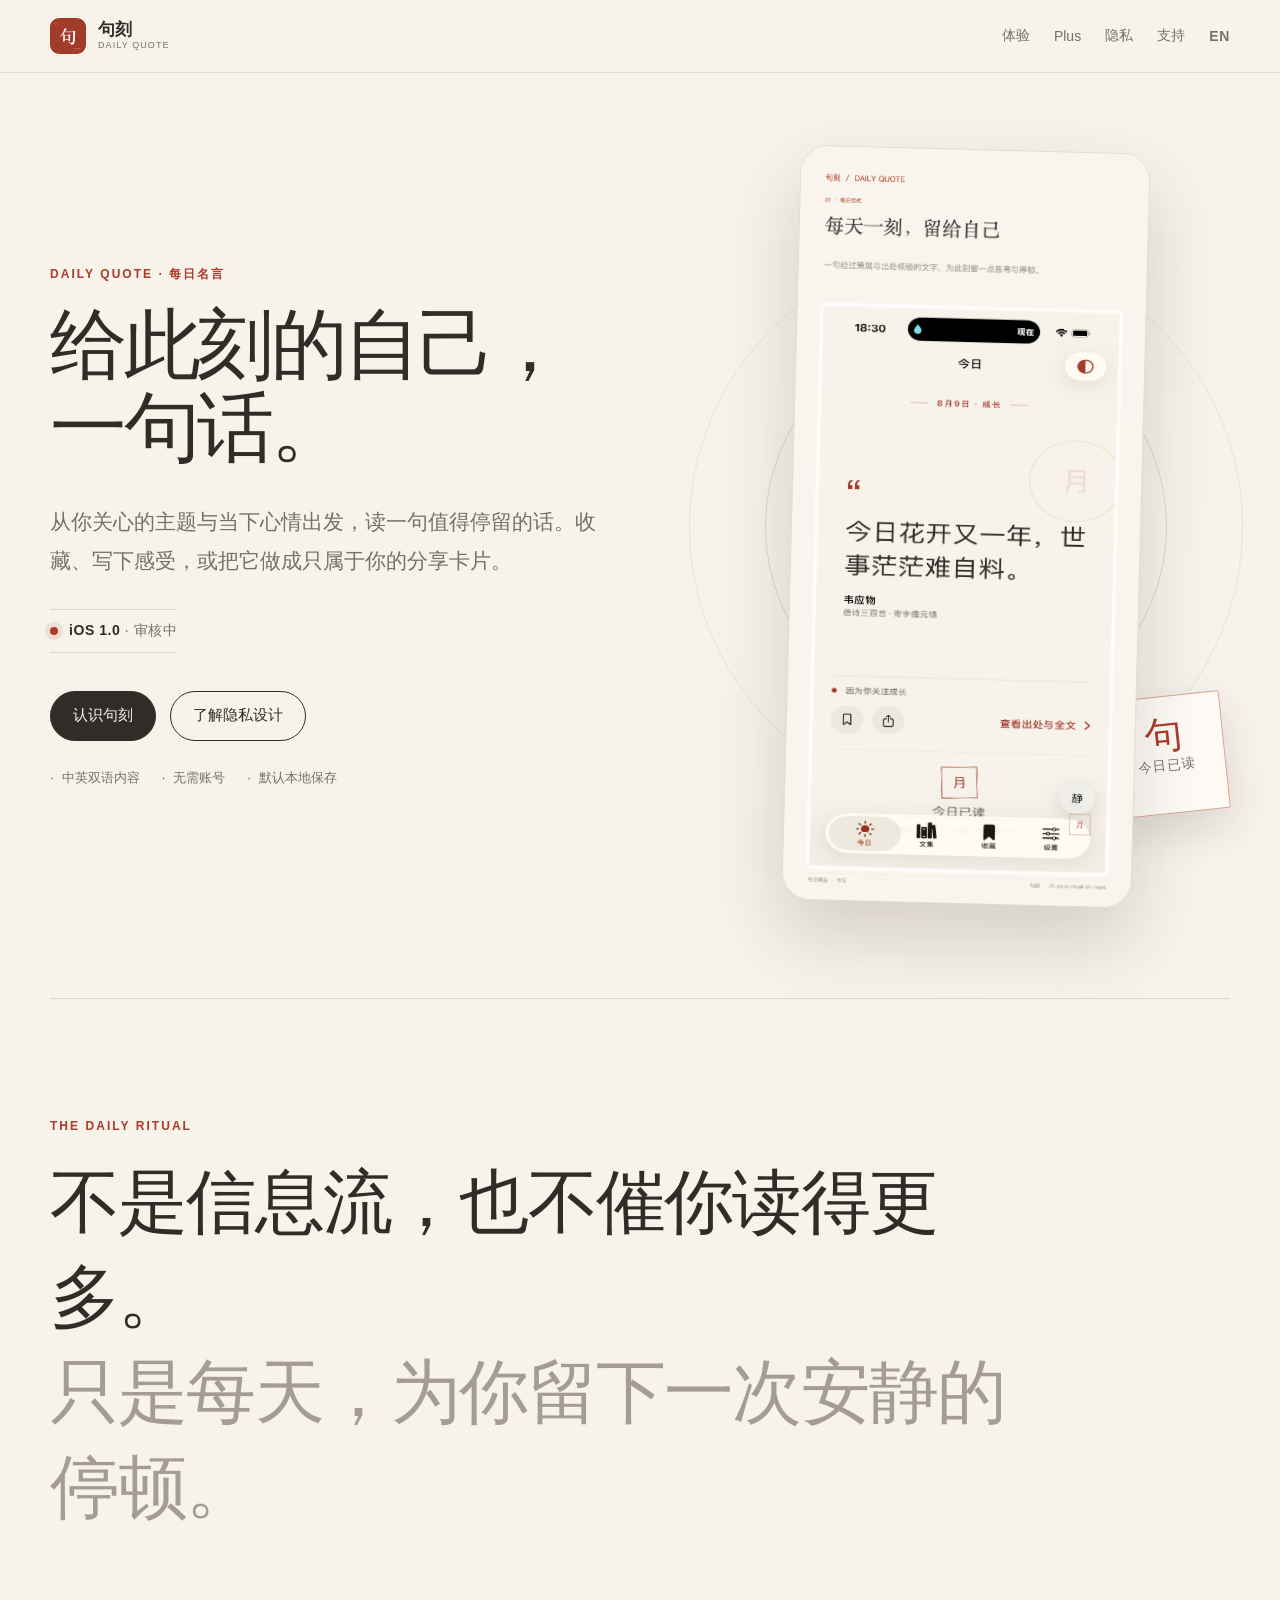
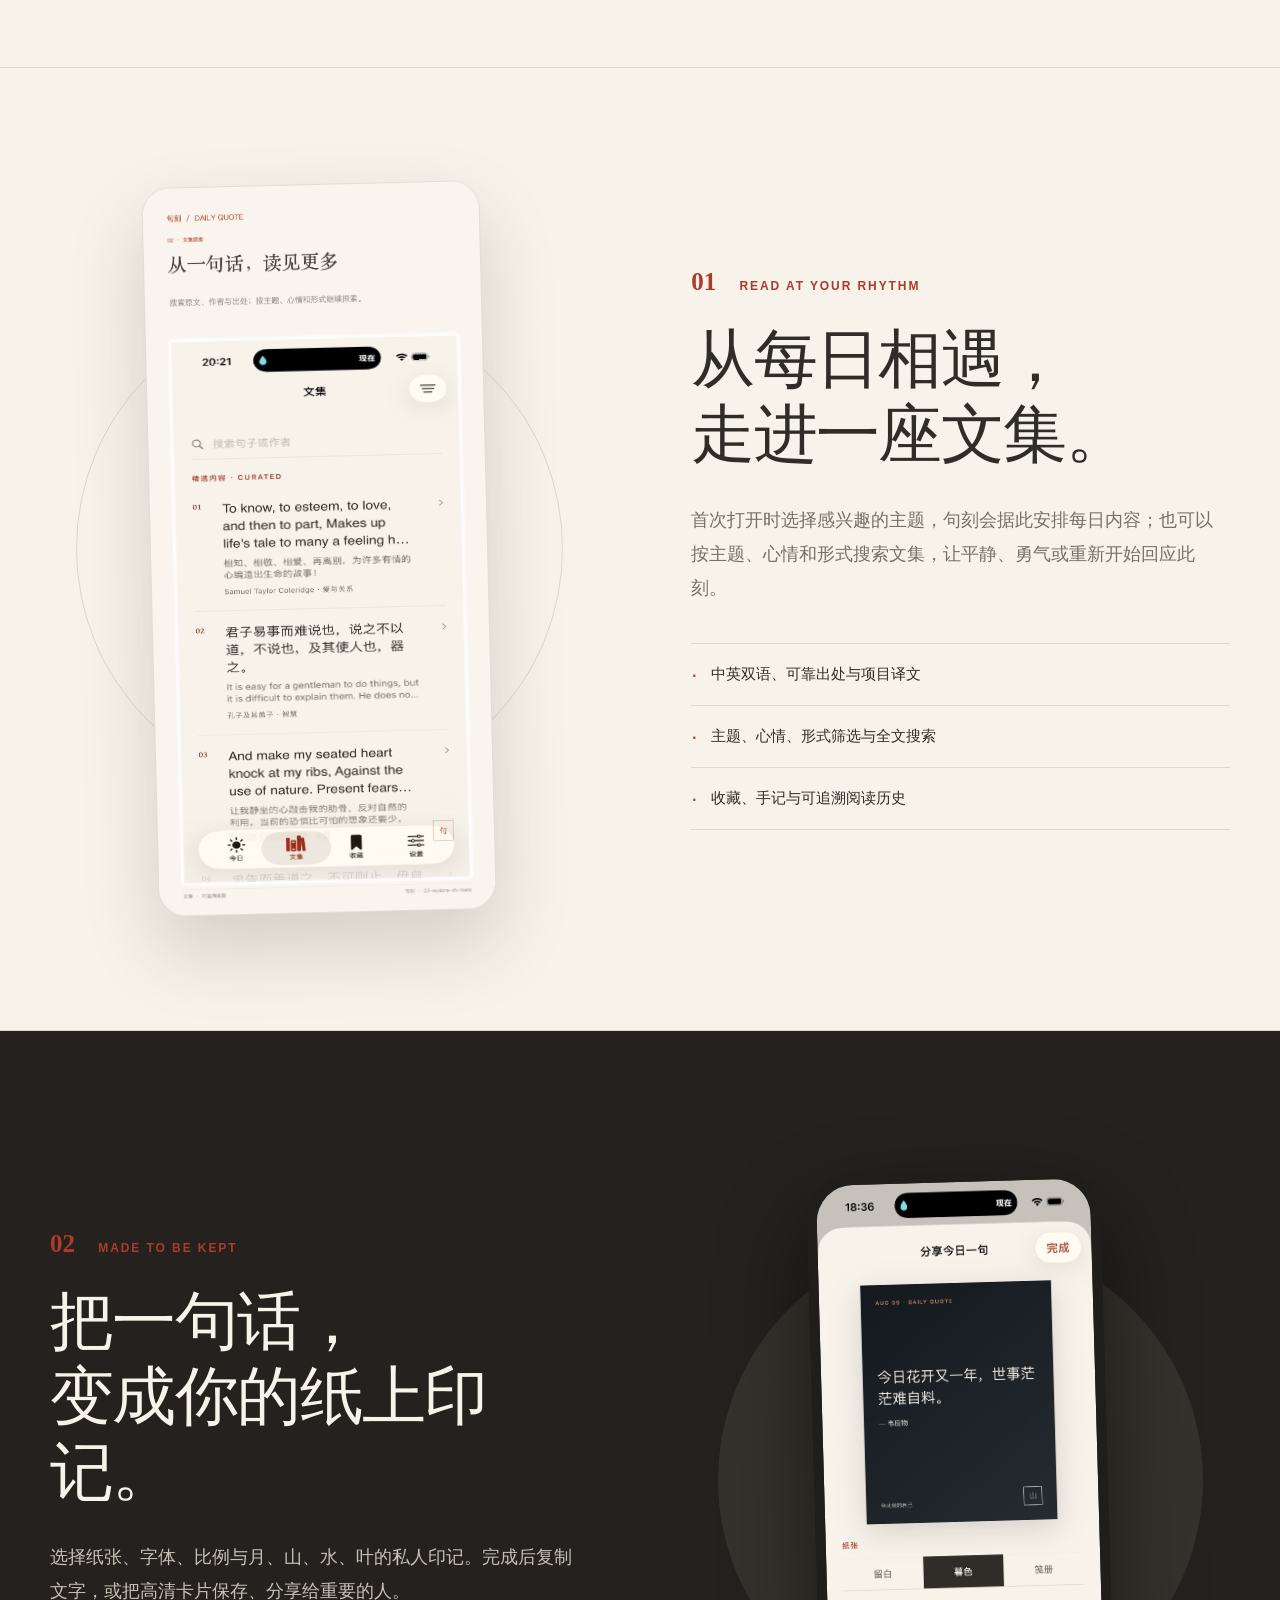
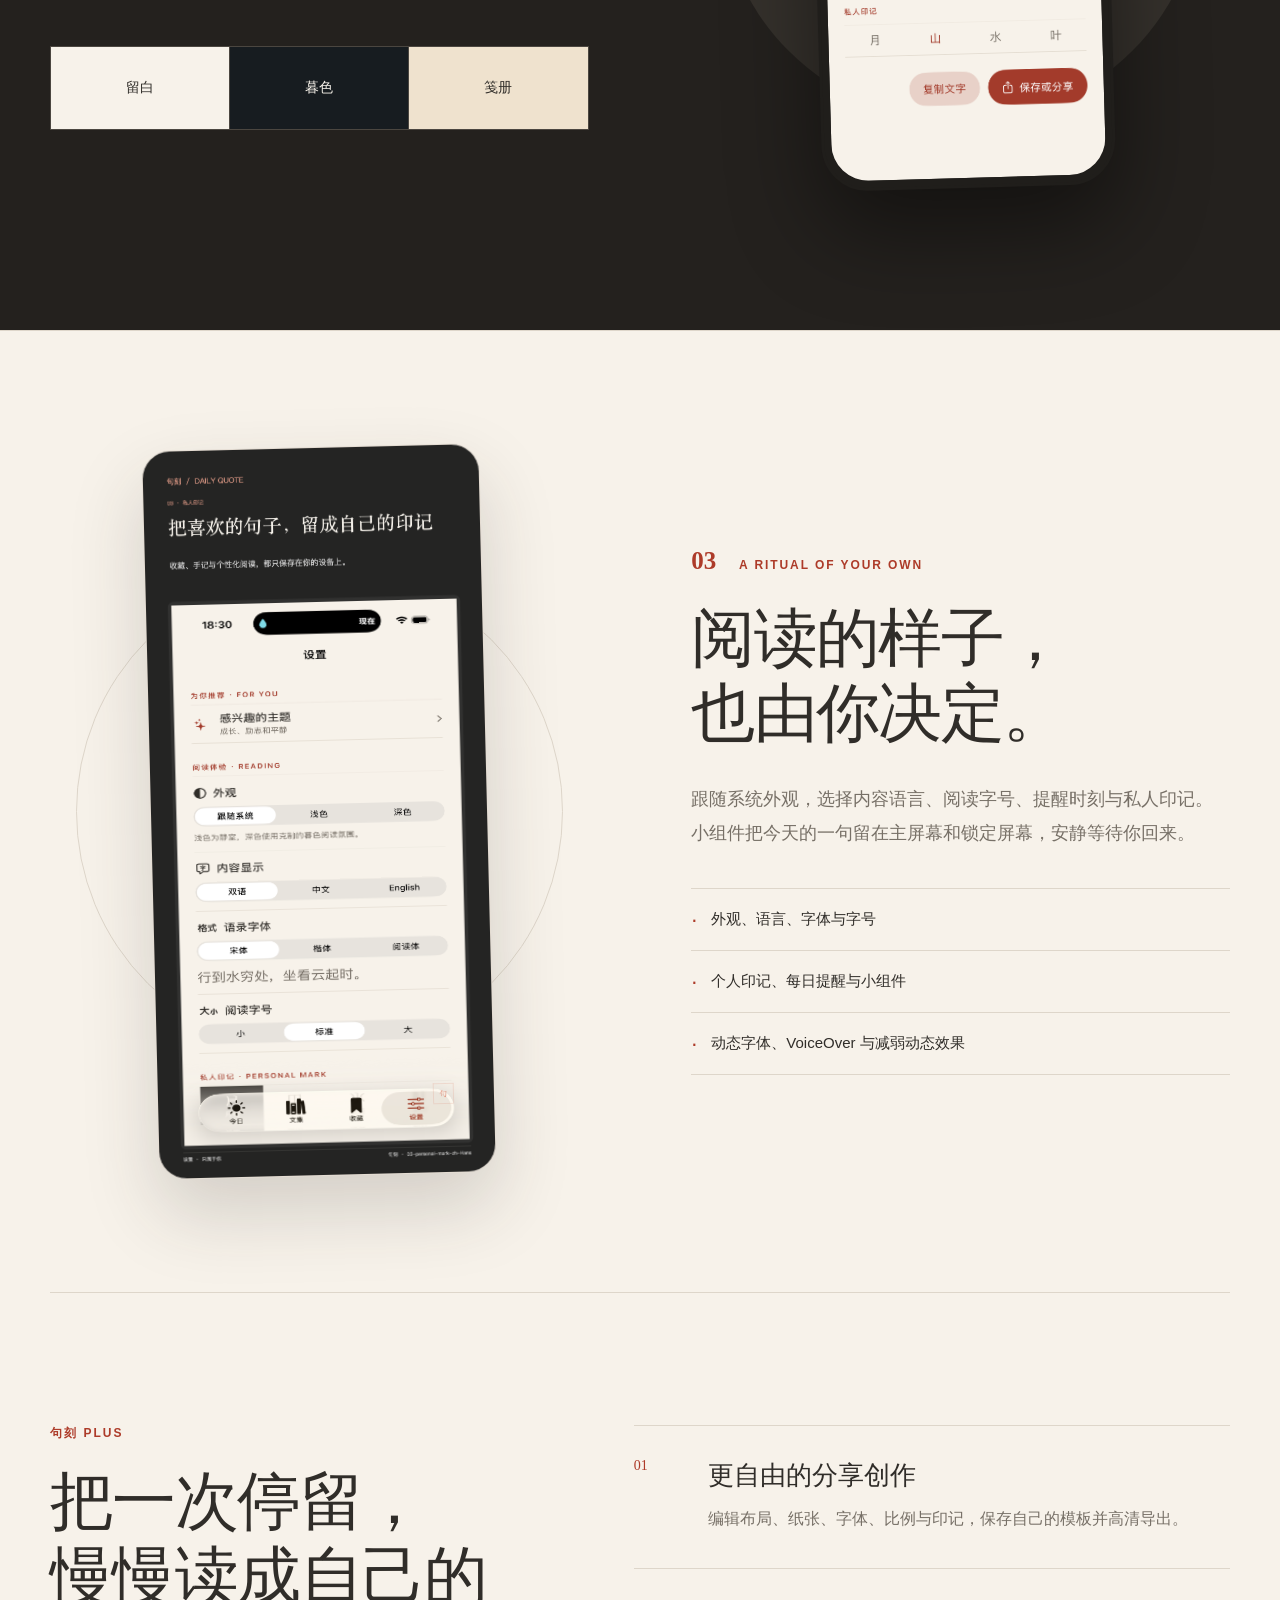
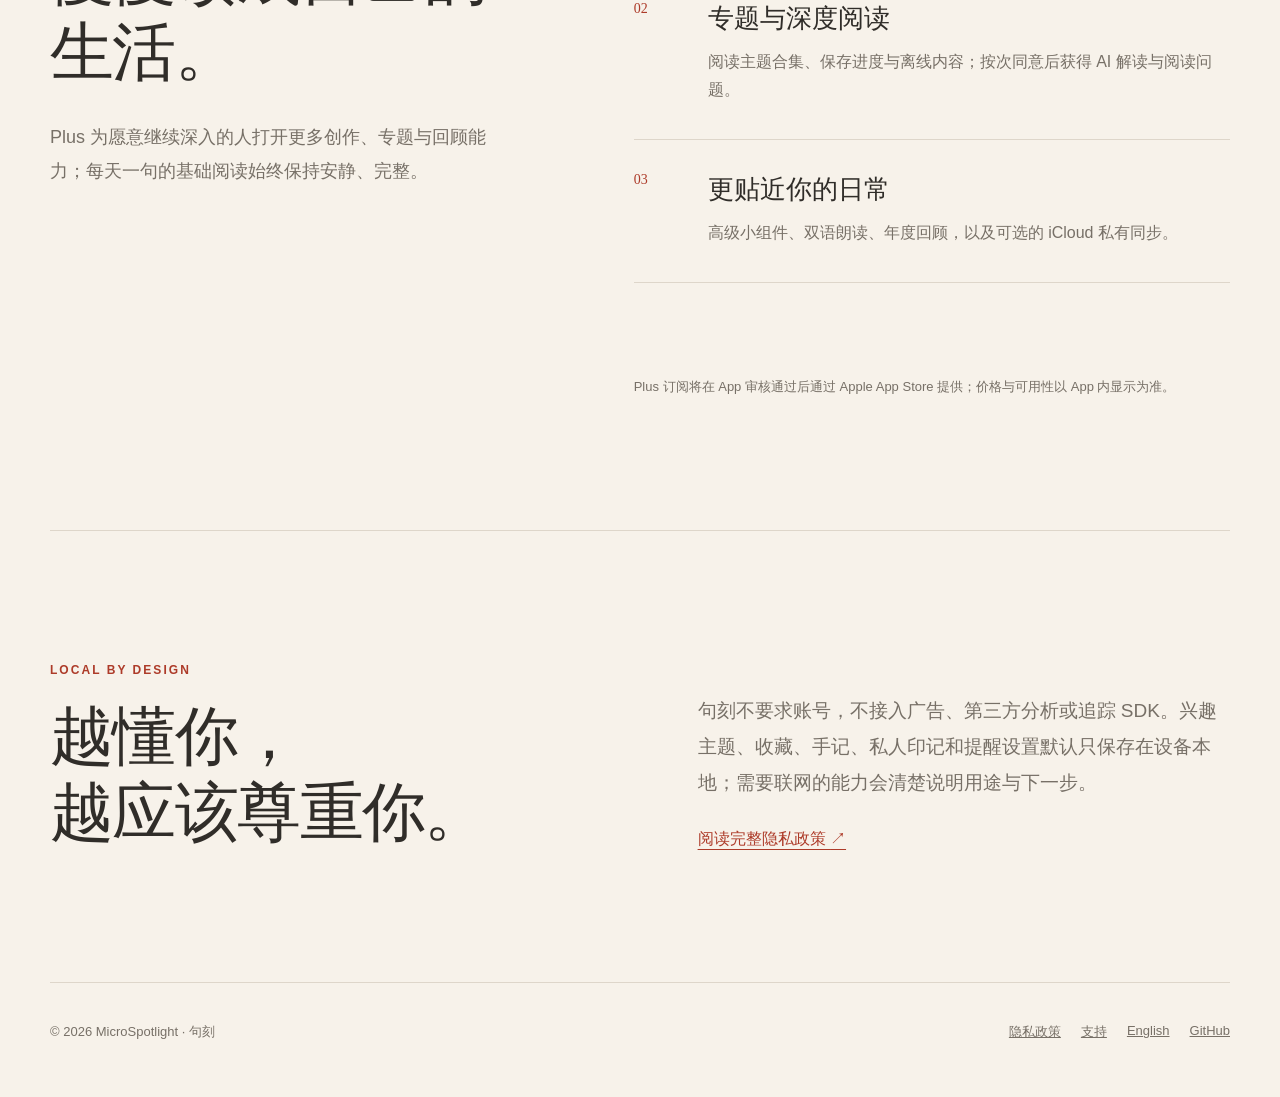
==== commit 9a7a878b: "Refresh site for iOS 1.0 review" ====
--- a/index.html
+++ b/index.html
@@ -3,26 +3,33 @@
 <head>
   <meta charset="utf-8">
   <meta name="viewport" content="width=device-width, initial-scale=1">
-  <meta name="description" content="Daily Quote 是一款把每日一句、情绪回应、个性化推荐与分享卡片融入日常仪式的 iPhone App。">
+  <meta name="description" content="句刻 - 每日名言是一款把中英双语语录、安静阅读、收藏手记与分享卡片融入每日仪式的 iPhone App。iOS 1.0 正在审核中。">
   <meta name="theme-color" content="#F7F2EA">
-  <meta property="og:title" content="Daily Quote · 给此刻的自己一句话">
-  <meta property="og:description" content="从你关心的主题与此刻的心情出发，让一句话成为每天值得期待的小小仪式。">
-  <title>Daily Quote · 给此刻的自己一句话</title>
+  <meta property="og:title" content="句刻 - 每日名言 · 给此刻的自己一句话">
+  <meta property="og:description" content="每天一刻，读一句值得停留的话。iOS 1.0 正在审核中。">
+  <meta property="og:image" content="https://dailyquote.microspotlight.team/assets/store/zh-Hans/01-daily-ritual.png">
+  <meta property="og:type" content="website">
+  <meta property="og:url" content="https://dailyquote.microspotlight.team/">
+  <link rel="canonical" href="https://dailyquote.microspotlight.team/">
+  <link rel="alternate" hreflang="zh-CN" href="https://dailyquote.microspotlight.team/">
+  <link rel="alternate" hreflang="en" href="https://dailyquote.microspotlight.team/en/">
+  <title>句刻 - 每日名言 · 给此刻的自己一句话</title>
   <link rel="icon" href="assets/app-icon.png">
   <link rel="stylesheet" href="assets/site.css">
 </head>
 <body>
   <header class="site-header">
     <div class="site-header__inner">
-      <a class="brand" href="index.html" aria-label="Daily Quote 首页">
+      <a class="brand" href="index.html" aria-label="句刻首页">
         <img src="assets/app-icon.png" alt="">
-        <span>Daily Quote</span>
+        <span class="brand__copy"><strong>句刻</strong><small>Daily Quote</small></span>
       </a>
       <nav class="site-nav" aria-label="主导航">
-        <a href="#ritual">体验</a>
-        <a href="#features">功能</a>
+        <a href="#features">体验</a>
+        <a href="#plus">Plus</a>
         <a href="privacy.html">隐私</a>
         <a href="support.html">支持</a>
+        <a class="language-link" href="en/" lang="en" hreflang="en">EN</a>
       </nav>
     </div>
   </header>
@@ -30,82 +37,67 @@
   <main>
     <section class="hero">
       <div class="hero__copy">
-        <p class="eyebrow">A sentence for this moment</p>
+        <p class="eyebrow">Daily Quote · 每日名言</p>
         <h1>给此刻的自己，<br>一句话。</h1>
         <p class="hero__lead">从你关心的主题与当下心情出发，读一句值得停留的话。收藏、写下感受，或把它做成只属于你的分享卡片。</p>
+        <div class="release-status" role="status" aria-label="App 发布状态：iOS 1.0 审核中">
+          <span class="release-status__dot" aria-hidden="true"></span>
+          <span><strong>iOS 1.0</strong> · 审核中</span>
+        </div>
         <div class="hero__actions">
-          <a class="button" href="#ritual">开始认识 Daily Quote</a>
-          <a class="button button--quiet" href="#privacy">了解本地隐私</a>
+          <a class="button" href="#features">认识句刻</a>
+          <a class="button button--quiet" href="#privacy">了解隐私设计</a>
         </div>
         <ul class="hero__notes" aria-label="产品特点">
           <li>中英双语内容</li>
           <li>无需账号</li>
-          <li>数据留在本机</li>
+          <li>默认本地保存</li>
         </ul>
       </div>
-      <div class="phone-stage" aria-label="Daily Quote 今日页面预览">
+      <div class="poster-stage" aria-label="句刻今日阅读预览">
         <div class="orbit orbit--one" aria-hidden="true"></div>
         <div class="orbit orbit--two" aria-hidden="true"></div>
-        <div class="phone"><img src="assets/app-today.png" alt="Daily Quote 今日页面，展示日期、每日一句、推荐缘由、收藏和分享入口"></div>
+        <figure class="store-poster store-poster--hero">
+          <img src="assets/store/zh-Hans/01-daily-ritual.png" alt="句刻今日阅读：每天一刻，留给自己">
+        </figure>
         <div class="ritual-stamp" aria-hidden="true"><span>句</span><small>今日已读</small></div>
       </div>
     </section>
 
-    <section class="statement" id="ritual">
+    <section class="statement" id="features">
       <p class="eyebrow">The daily ritual</p>
       <p class="statement__line">不是信息流，也不催你读得更多。</p>
       <p class="statement__line statement__line--soft">只是每天，为你留下一次安静的停顿。</p>
     </section>
 
-    <section class="feature-scene" id="features">
-      <div class="feature-scene__visual feature-scene__visual--pair">
-        <figure class="device-shot device-shot--back">
-          <img src="assets/app-onboarding.png" alt="首次打开时选择感兴趣的主题">
-        </figure>
-        <figure class="device-shot device-shot--front">
-          <img src="assets/app-today.png" alt="根据兴趣生成的今日一句">
+    <section class="feature-scene">
+      <div class="feature-scene__visual feature-scene__visual--poster">
+        <figure class="store-poster">
+          <img src="assets/store/zh-Hans/02-explore.png" alt="句刻文集：搜索、筛选与浏览中英双语语录">
         </figure>
       </div>
       <div class="feature-scene__copy">
-        <p class="chapter-label"><span>01</span> Personal, not intrusive</p>
-        <h2>懂你的方向，<br>也回应这一刻。</h2>
-        <p>首次打开时选择至多五个感兴趣的主题，Daily Quote 会据此安排每日内容；如果今天需要一点平静、勇气或重新开始，也可以临时告诉它你的心情。</p>
+        <p class="chapter-label"><span>01</span> Read at your rhythm</p>
+        <h2>从每日相遇，<br>走进一座文集。</h2>
+        <p>首次打开时选择感兴趣的主题，句刻会据此安排每日内容；也可以按主题、心情和形式搜索文集，让平静、勇气或重新开始回应此刻。</p>
         <ul class="detail-list">
-          <li>兴趣决定长期推荐方向</li>
-          <li>心情只影响当次内容，不形成长期标签</li>
-          <li>偶尔探索新主题，避免困在单一偏好里</li>
+          <li>中英双语、可靠出处与项目译文</li>
+          <li>主题、心情、形式筛选与全文搜索</li>
+          <li>收藏、手记与可追溯阅读历史</li>
         </ul>
       </div>
     </section>
 
-    <section class="feature-scene feature-scene--reverse">
+    <section class="feature-scene feature-scene--dark feature-scene--reverse">
       <div class="feature-scene__visual">
-        <figure class="device-shot device-shot--single">
-          <img src="assets/app-explore.png" alt="文集页面，可搜索句子或作者并筛选内容">
+        <figure class="device-shot device-shot--single device-shot--shadow-light">
+          <img src="assets/app-share.png" alt="句刻分享卡片编辑页，可选择纸张与私人印记">
         </figure>
       </div>
       <div class="feature-scene__copy">
-        <p class="chapter-label"><span>02</span> A living collection</p>
-        <h2>从每日相遇，<br>走进一座文集。</h2>
-        <p>中文与英文语录共同构成内容库。你可以搜索句子或作者，也可以按主题、心情和内容形式筛选；喜欢的内容随手收藏，之后慢慢重读。</p>
-        <ul class="detail-list">
-          <li>主题、心情、形式三维筛选</li>
-          <li>可靠出处、译文与编辑校验</li>
-          <li>收藏归档，保留每次心动</li>
-        </ul>
-      </div>
-    </section>
-
-    <section class="feature-scene feature-scene--dark">
-      <div class="feature-scene__visual">
-        <figure class="device-shot device-shot--single device-shot--shadow-light">
-          <img src="assets/app-share.png" alt="分享卡片编辑页面，可选择纸张和私人印记">
-        </figure>
-      </div>
-      <div class="feature-scene__copy">
-        <p class="chapter-label"><span>03</span> Made to be kept</p>
+        <p class="chapter-label"><span>02</span> Made to be kept</p>
         <h2>把一句话，<br>变成你的纸上印记。</h2>
-        <p>选择留白、暮色或笺册纸张，再落下一枚月、山、水或叶的私人印记。完成后复制文字，或将高清卡片保存、分享给重要的人。</p>
+        <p>选择纸张、字体、比例与月、山、水、叶的私人印记。完成后复制文字，或把高清卡片保存、分享给重要的人。</p>
         <div class="swatches" aria-label="分享卡片纸张样式">
           <span class="swatch swatch--space">留白</span>
           <span class="swatch swatch--dusk">暮色</span>
@@ -114,22 +106,36 @@
       </div>
     </section>
 
-    <section class="feature-scene feature-scene--reverse">
-      <div class="feature-scene__visual">
-        <figure class="device-shot device-shot--single">
-          <img src="assets/app-about.png" alt="Daily Quote 关于页面，展示产品理念与核心体验">
+    <section class="feature-scene">
+      <div class="feature-scene__visual feature-scene__visual--poster">
+        <figure class="store-poster">
+          <img src="assets/store/zh-Hans/03-personal-mark.png" alt="句刻个性化设置：字体、纸张、私人印记与小组件">
         </figure>
       </div>
       <div class="feature-scene__copy">
-        <p class="chapter-label"><span>04</span> Your reading, your way</p>
+        <p class="chapter-label"><span>03</span> A ritual of your own</p>
         <h2>阅读的样子，<br>也由你决定。</h2>
-        <p>跟随系统、浅色或深色外观；选择双语、中文或英文内容；调整语录字体、字号与私人印记。提醒时间也可以成为每天固定的小小约定。</p>
+        <p>跟随系统外观，选择内容语言、阅读字号、提醒时刻与私人印记。小组件把今天的一句留在主屏幕和锁定屏幕，安静等待你回来。</p>
         <ul class="detail-list">
           <li>外观、语言、字体与字号</li>
-          <li>个性化装饰与每日提醒</li>
-          <li>动态字体、VoiceOver 与减弱动态效果支持</li>
+          <li>个人印记、每日提醒与小组件</li>
+          <li>动态字体、VoiceOver 与减弱动态效果</li>
         </ul>
       </div>
+    </section>
+
+    <section class="plus-section" id="plus">
+      <div class="plus-section__intro">
+        <p class="eyebrow">句刻 Plus</p>
+        <h2>把一次停留，<br>慢慢读成自己的生活。</h2>
+        <p>Plus 为愿意继续深入的人打开更多创作、专题与回顾能力；每天一句的基础阅读始终保持安静、完整。</p>
+      </div>
+      <ol class="plus-ledger">
+        <li><span>01</span><div><h3>更自由的分享创作</h3><p>编辑布局、纸张、字体、比例与印记，保存自己的模板并高清导出。</p></div></li>
+        <li><span>02</span><div><h3>专题与深度阅读</h3><p>阅读主题合集、保存进度与离线内容；按次同意后获得 AI 解读与阅读问题。</p></div></li>
+        <li><span>03</span><div><h3>更贴近你的日常</h3><p>高级小组件、双语朗读、年度回顾，以及可选的 iCloud 私有同步。</p></div></li>
+      </ol>
+      <p class="plus-section__note">Plus 订阅将在 App 审核通过后通过 Apple App Store 提供；价格与可用性以 App 内显示为准。</p>
     </section>
 
     <section class="privacy-panel" id="privacy">
@@ -138,17 +144,18 @@
         <h2>越懂你，<br>越应该尊重你。</h2>
       </div>
       <div>
-        <p>Daily Quote 不需要账号，不接入广告、第三方分析或追踪 SDK。兴趣主题、收藏、手记、私人印记和提醒设置默认只保存在设备本地。</p>
+        <p>句刻不要求账号，不接入广告、第三方分析或追踪 SDK。兴趣主题、收藏、手记、私人印记和提醒设置默认只保存在设备本地；需要联网的能力会清楚说明用途与下一步。</p>
         <a class="text-link" href="privacy.html">阅读完整隐私政策 <span aria-hidden="true">↗</span></a>
       </div>
     </section>
   </main>
 
   <footer class="site-footer">
-    <span>© 2026 MicroSpotlight · Daily Quote</span>
+    <span>© 2026 MicroSpotlight · 句刻</span>
     <nav aria-label="页脚导航">
       <a href="privacy.html">隐私政策</a>
       <a href="support.html">支持</a>
+      <a href="en/" lang="en">English</a>
       <a href="https://github.com/MicroSpotlight/daily-quote-website">GitHub</a>
     </nav>
   </footer>
--- a/assets/site.css
+++ b/assets/site.css
@@ -26,6 +26,12 @@
   -webkit-font-smoothing: antialiased;
 }
 
+html[lang="en"] body { font-family: -apple-system, BlinkMacSystemFont, "Helvetica Neue", sans-serif; }
+html[lang="en"] h1,
+html[lang="en"] h2,
+html[lang="en"] h3,
+html[lang="en"] .statement__line { font-family: Georgia, "Times New Roman", serif; }
+
 img { max-width: 100%; }
 a { color: inherit; }
 
@@ -65,6 +71,9 @@
 }
 
 .brand img { width: 36px; height: 36px; border-radius: 9px; }
+.brand__copy { display: grid; gap: 1px; }
+.brand__copy strong { font-size: 17px; font-weight: 600; line-height: 1.1; }
+.brand__copy small { color: var(--ink-soft); font-family: var(--sans); font-size: 9px; letter-spacing: .12em; line-height: 1.1; text-transform: uppercase; }
 .site-nav { display: flex; align-items: center; gap: 24px; }
 
 .site-nav a {
@@ -78,6 +87,74 @@
 
 .site-nav a:hover,
 .site-nav a[aria-current="page"] { color: var(--cinnabar); }
+
+.language-link { font-weight: 650; letter-spacing: .05em; }
+
+.site-nav__back {
+  min-height: 44px;
+  display: inline-flex;
+  align-items: center;
+  color: var(--ink-soft);
+  text-decoration: none;
+  font-size: 14px;
+}
+
+.site-nav__back:hover { color: var(--cinnabar); }
+
+.fallback {
+  width: var(--page);
+  min-height: calc(100vh - 184px);
+  margin: 0 auto;
+  padding: clamp(74px, 13vh, 148px) 0 120px;
+}
+
+.fallback__mark {
+  width: 72px;
+  height: 72px;
+  display: grid;
+  place-items: center;
+  margin: 0 0 30px;
+  border: 1px solid var(--cinnabar-soft);
+  color: var(--cinnabar);
+  font-family: var(--serif);
+  font-size: 32px;
+  line-height: 1;
+  transform: rotate(-5deg);
+}
+
+.fallback h1 {
+  max-width: 720px;
+  margin: 0;
+  font-family: var(--serif);
+  font-size: clamp(44px, 7vw, 82px);
+  font-weight: 500;
+  line-height: 1.12;
+  letter-spacing: -.04em;
+}
+
+.fallback__lead {
+  max-width: 560px;
+  margin: 28px 0 0;
+  color: var(--ink-soft);
+  font-size: clamp(17px, 2vw, 20px);
+  line-height: 1.8;
+  text-wrap: pretty;
+}
+
+.fallback__actions {
+  display: flex;
+  flex-wrap: wrap;
+  gap: 14px;
+  margin-top: 36px;
+}
+
+.fallback__meta {
+  margin: 34px 0 0;
+  color: var(--cinnabar);
+  font-family: var(--serif);
+  font-size: 16px;
+  letter-spacing: .04em;
+}
 
 .hero {
   width: var(--page);
@@ -103,7 +180,7 @@
   max-width: 720px;
   margin: 0;
   font-family: var(--serif);
-  font-size: clamp(58px, 7.5vw, 102px);
+  font-size: clamp(58px, 6vw, 84px);
   font-weight: 500;
   line-height: 1.08;
   letter-spacing: -.045em;
@@ -116,6 +193,30 @@
   font-size: clamp(18px, 2vw, 21px);
   line-height: 1.85;
   text-wrap: pretty;
+}
+
+.release-status {
+  width: fit-content;
+  min-height: 44px;
+  margin-top: 28px;
+  display: inline-flex;
+  align-items: center;
+  gap: 11px;
+  border-top: 1px solid var(--rule);
+  border-bottom: 1px solid var(--rule);
+  color: var(--ink-soft);
+  font-size: 14px;
+  letter-spacing: .04em;
+}
+
+.release-status strong { color: var(--ink); font-weight: 650; }
+
+.release-status__dot {
+  width: 8px;
+  height: 8px;
+  border-radius: 50%;
+  background: var(--cinnabar);
+  box-shadow: 0 0 0 5px color-mix(in srgb, var(--cinnabar) 10%, transparent);
 }
 
 .hero__actions {
@@ -142,6 +243,7 @@
 
 .button--quiet { color: var(--ink); background: transparent; }
 .button:hover { transform: translateY(-1px); }
+.button:active { transform: translateY(0) scale(.985); }
 
 .hero__notes {
   margin: 28px 0 0;
@@ -156,7 +258,8 @@
 
 .hero__notes li::before { content: "·"; margin-right: 8px; color: var(--cinnabar); }
 
-.phone-stage {
+.phone-stage,
+.poster-stage {
   position: relative;
   min-height: 730px;
   display: grid;
@@ -179,6 +282,23 @@
 .phone { width: min(350px, 83%); padding: 9px; border-radius: 54px; transform: rotate(2deg); }
 .phone img { display: block; width: 100%; border-radius: 43px; }
 
+.store-poster {
+  position: relative;
+  z-index: 1;
+  width: min(338px, 74vw);
+  margin: 0;
+  overflow: hidden;
+  border: 1px solid color-mix(in srgb, var(--rule) 82%, transparent);
+  border-radius: 28px;
+  background: var(--paper-raised);
+  box-shadow: 0 34px 74px rgba(48,45,41,.18);
+  transform: rotate(-1.4deg);
+}
+
+.store-poster img { display: block; width: 100%; height: auto; }
+.store-poster--hero { width: min(350px, 76vw); transform: rotate(1.5deg); }
+.store-poster--share { border-color: #4b4640; box-shadow: 0 40px 90px rgba(0,0,0,.46); }
+
 .ritual-stamp {
   position: absolute;
   right: 1%;
@@ -247,6 +367,7 @@
 }
 
 .feature-scene__visual--pair { place-items: initial; }
+.feature-scene__visual--poster::before { background: transparent; border: 1px solid var(--rule); }
 
 .device-shot { width: min(294px, 62vw); padding: 7px; border-radius: 46px; }
 .device-shot img { display: block; width: 100%; border-radius: 37px; }
@@ -300,6 +421,35 @@
 .swatch--dusk { color: #f7f2ea; background: #171c20; }
 .swatch--journal { color: #302d29; background: #efe2ce; }
 
+.plus-section {
+  width: var(--page);
+  margin: 0 auto;
+  display: grid;
+  grid-template-columns: minmax(0, .88fr) minmax(460px, 1.12fr);
+  gap: clamp(54px, 9vw, 148px);
+  padding: 132px 0;
+  border-top: 1px solid var(--rule);
+}
+
+.plus-section__intro { align-self: start; position: sticky; top: 112px; }
+
+.plus-section h2 {
+  margin: 0;
+  font-family: var(--serif);
+  font-size: clamp(42px, 5vw, 68px);
+  font-weight: 500;
+  line-height: 1.18;
+  letter-spacing: -.025em;
+}
+
+.plus-section__intro > p:not(.eyebrow) { margin: 30px 0 0; color: var(--ink-soft); font-size: 18px; line-height: 1.9; }
+.plus-ledger { margin: 0; padding: 0; list-style: none; border-top: 1px solid var(--rule); }
+.plus-ledger li { display: grid; grid-template-columns: 54px 1fr; gap: 20px; padding: 32px 0 34px; border-bottom: 1px solid var(--rule); }
+.plus-ledger li > span { color: var(--cinnabar); font-family: Georgia, serif; font-size: 14px; }
+.plus-ledger h3 { margin: 0; font-family: var(--serif); font-size: 26px; font-weight: 500; }
+.plus-ledger p { margin: 12px 0 0; color: var(--ink-soft); font-size: 16px; line-height: 1.8; }
+.plus-section__note { grid-column: 2; margin: -22px 0 0; color: var(--ink-soft); font-size: 13px; line-height: 1.7; }
+
 .privacy-panel {
   width: var(--page);
   margin: 0 auto;
@@ -353,24 +503,30 @@
 @media (max-width: 900px) {
   .site-header__inner { min-height: 64px; }
   .hero { min-height: auto; grid-template-columns: 1fr; padding: 72px 0 88px; }
-  .phone-stage { min-height: 650px; }
+  .phone-stage,
+  .poster-stage { min-height: 650px; }
   .ritual-stamp { right: 8%; }
   .statement { padding: 90px 0; }
   .feature-scene { min-height: auto; grid-template-columns: 1fr; padding-top: 88px; padding-bottom: 96px; }
   .feature-scene--reverse .feature-scene__visual,
   .feature-scene--reverse .feature-scene__copy { order: initial; }
   .feature-scene__copy { max-width: 720px; }
+  .plus-section { grid-template-columns: 1fr; padding: 96px 0; }
+  .plus-section__intro { position: static; max-width: 720px; }
+  .plus-section__note { grid-column: 1; margin-top: -12px; }
   .privacy-panel { grid-template-columns: 1fr; padding: 96px 0; }
 }
 
 @media (max-width: 600px) {
   :root { --page: min(100% - 32px, 1180px); }
   .brand span { display: none; }
-  .site-nav { gap: 16px; }
+  .site-nav { gap: 14px; }
   .site-nav a:first-child { display: none; }
-  .hero h1 { font-size: 54px; }
+  .site-nav a { font-size: 13px; }
+  .hero h1 { font-size: 46px; }
   .hero__actions { align-items: stretch; flex-direction: column; }
-  .phone-stage { min-height: 590px; }
+  .phone-stage,
+  .poster-stage { min-height: 590px; }
   .phone { width: min(292px, 82%); border-radius: 46px; }
   .phone img { border-radius: 36px; }
   .ritual-stamp { right: 0; width: 90px; height: 90px; }
@@ -379,9 +535,30 @@
   .feature-scene__visual { min-height: 570px; }
   .device-shot { width: min(250px, 66vw); border-radius: 40px; }
   .device-shot img { border-radius: 31px; }
+  .store-poster { width: min(278px, 76vw); border-radius: 22px; }
+  .release-status { width: 100%; }
+  .plus-ledger li { grid-template-columns: 42px 1fr; gap: 12px; }
   .site-footer { flex-direction: column; }
+  .fallback { padding-top: 72px; }
+  .fallback__actions { align-items: stretch; flex-direction: column; }
 }
 
 @media (prefers-reduced-motion: no-preference) {
   .button { transition: transform 160ms ease; }
 }
+
+@media (prefers-reduced-motion: reduce) {
+  html { scroll-behavior: auto; }
+  .button:hover,
+  .button:active { transform: none; }
+}
+
+@media (prefers-reduced-transparency: reduce) {
+  .site-header { background: var(--paper); backdrop-filter: none; }
+  .ritual-stamp { background: var(--paper-raised); }
+}
+
+@media (prefers-contrast: more) {
+  :root { --ink-soft: #514c46; --rule: #a89e92; }
+  .release-status__dot { box-shadow: none; }
+}
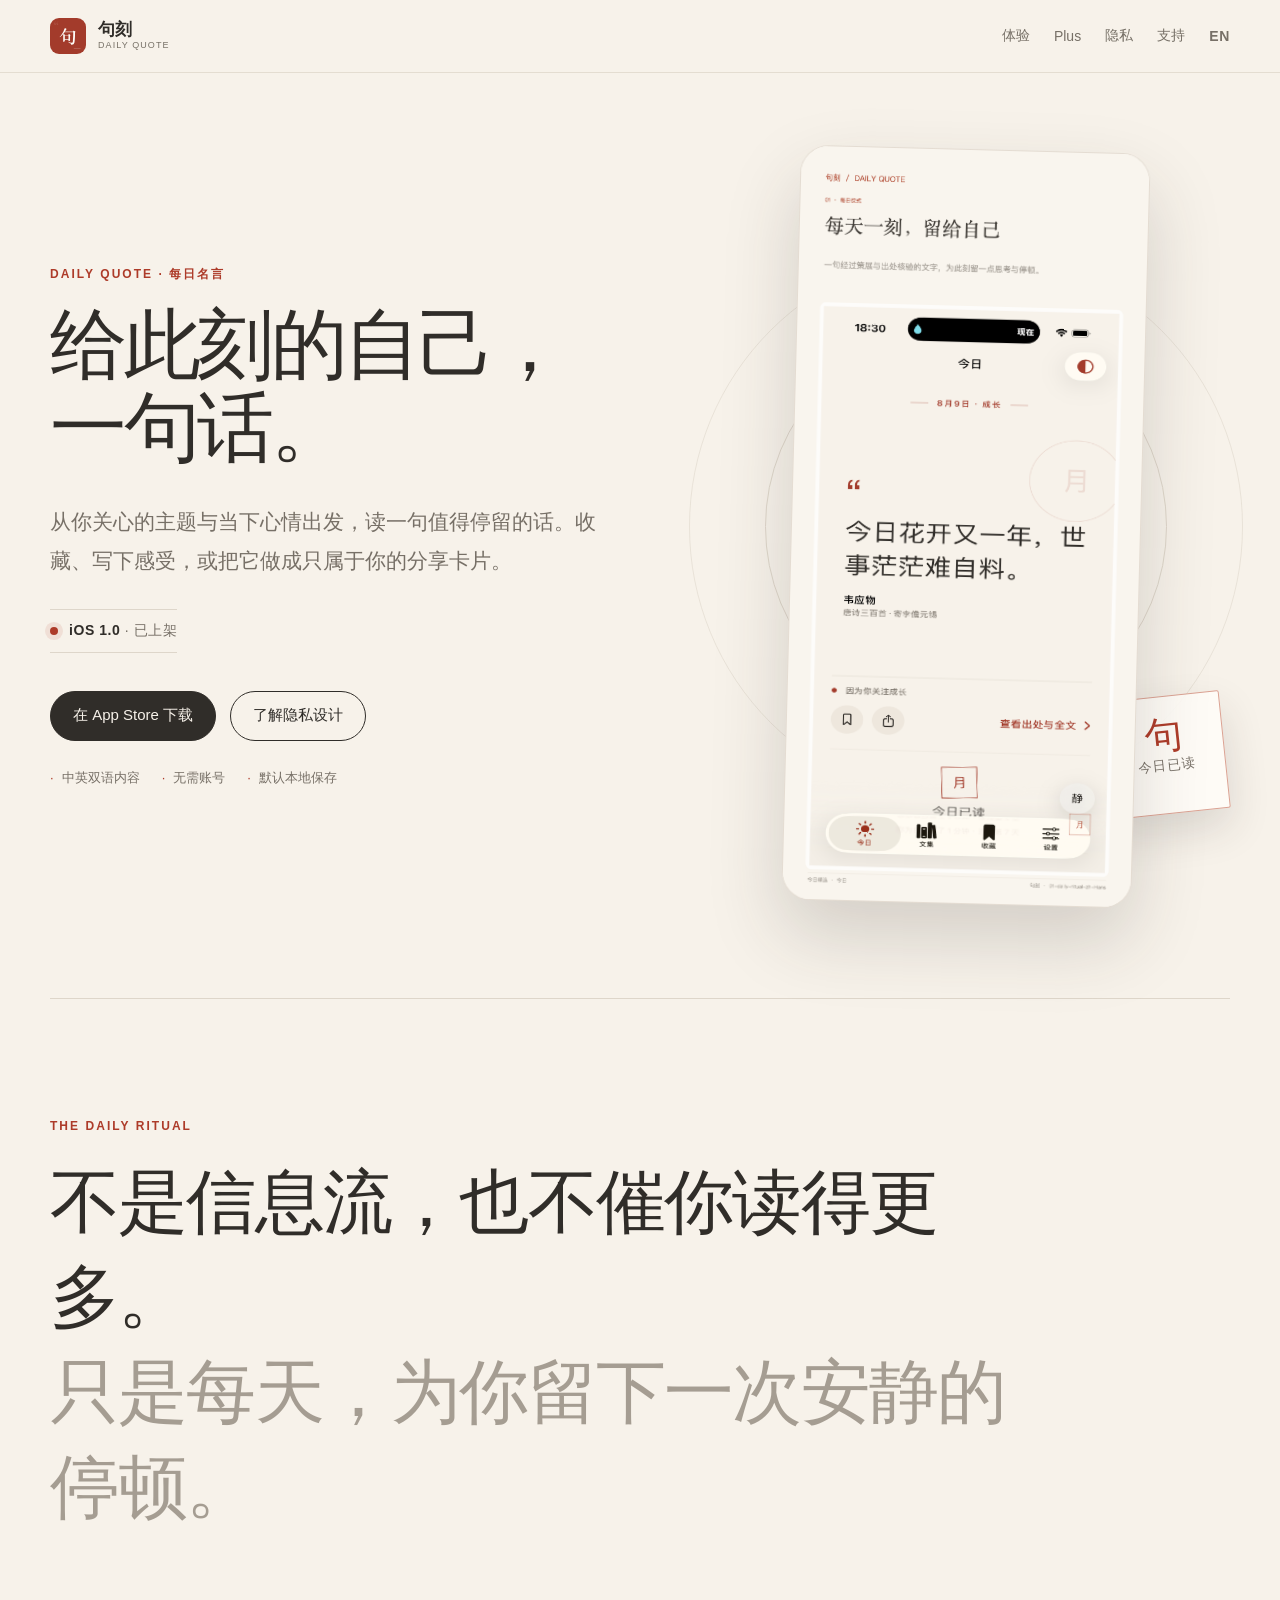
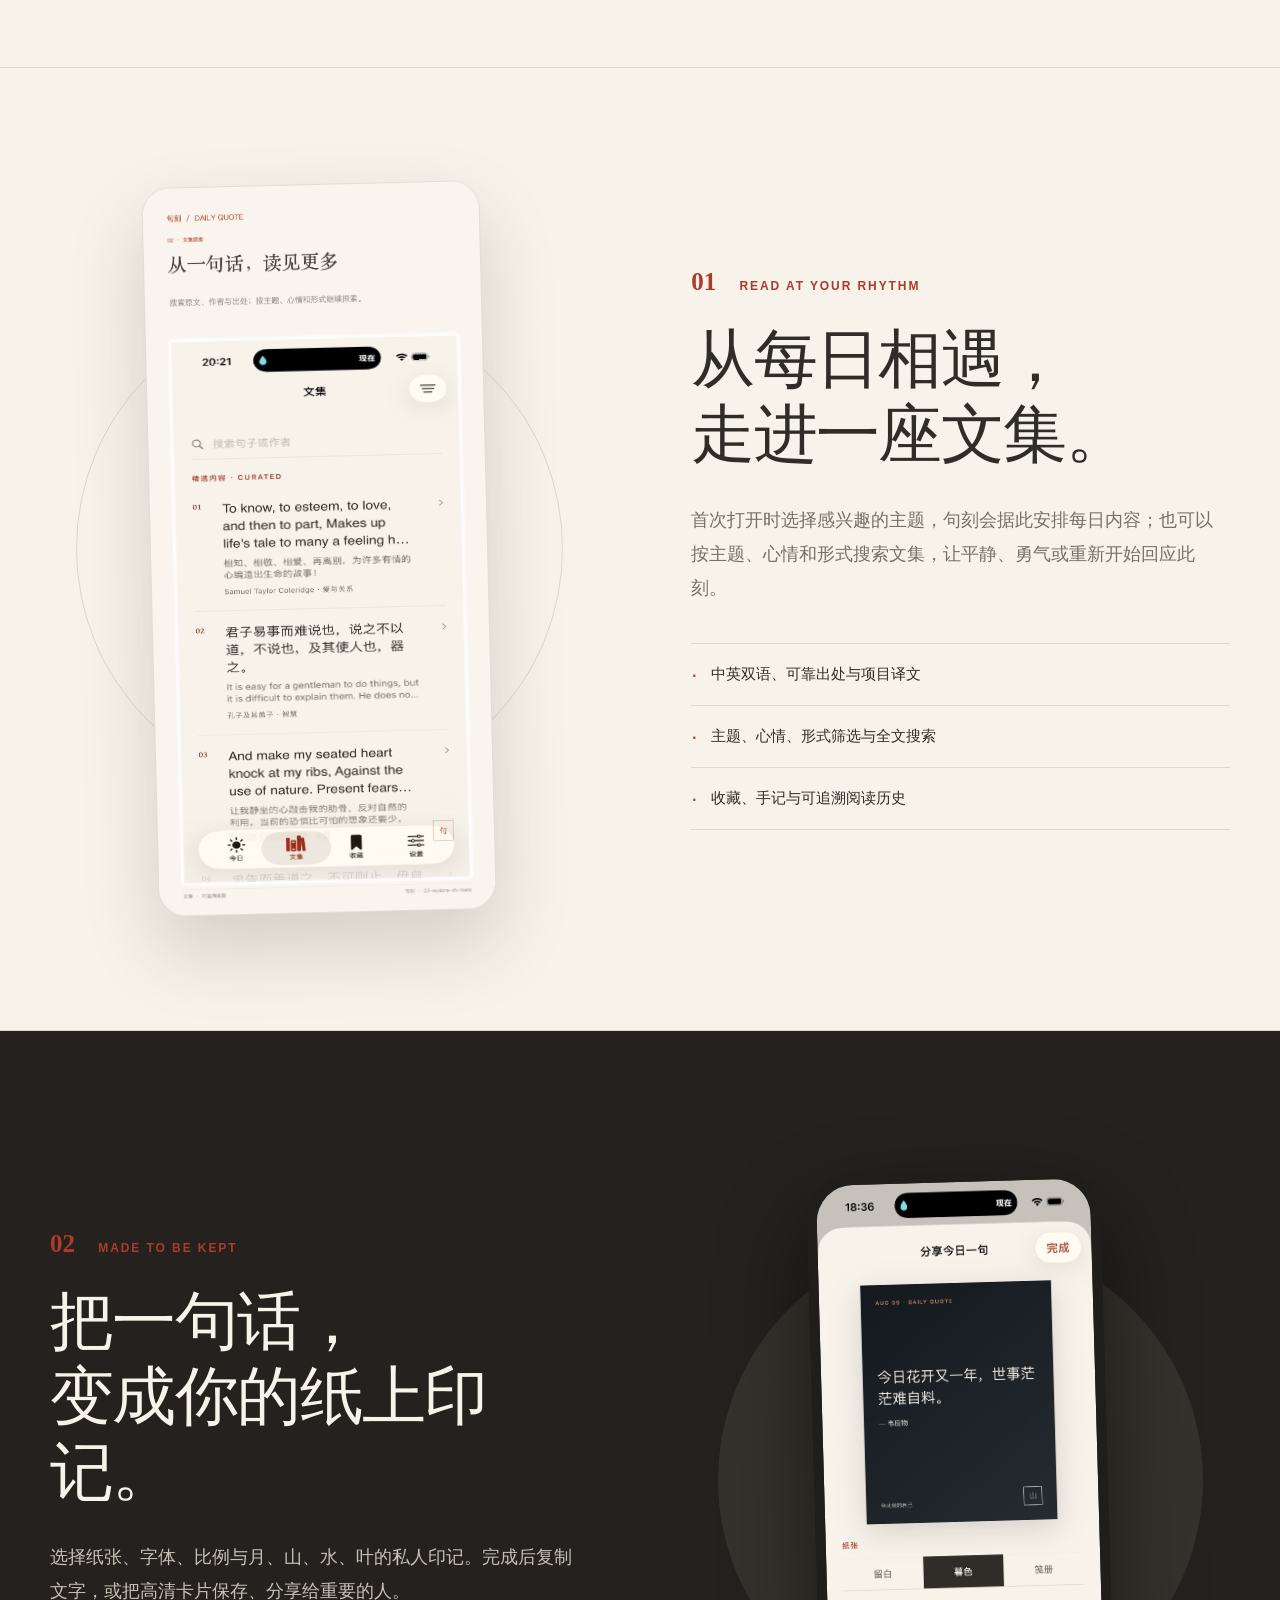
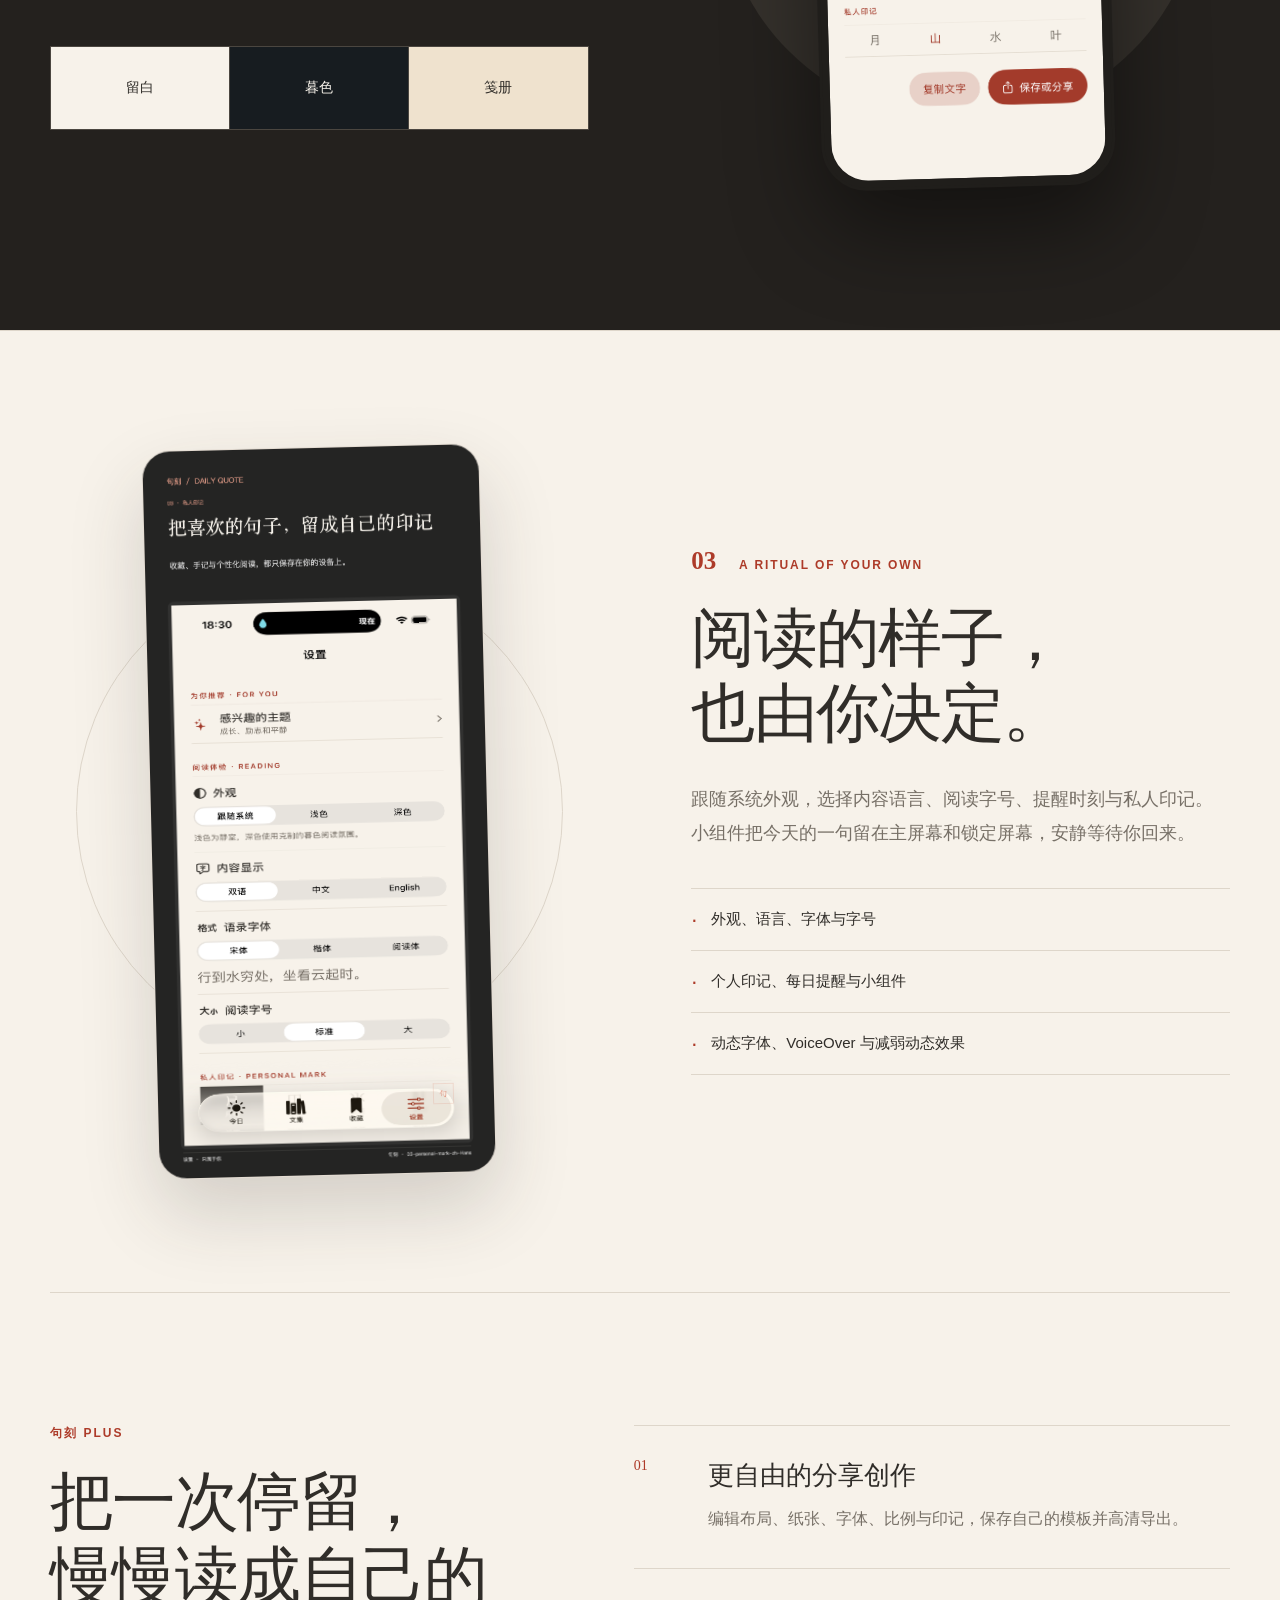
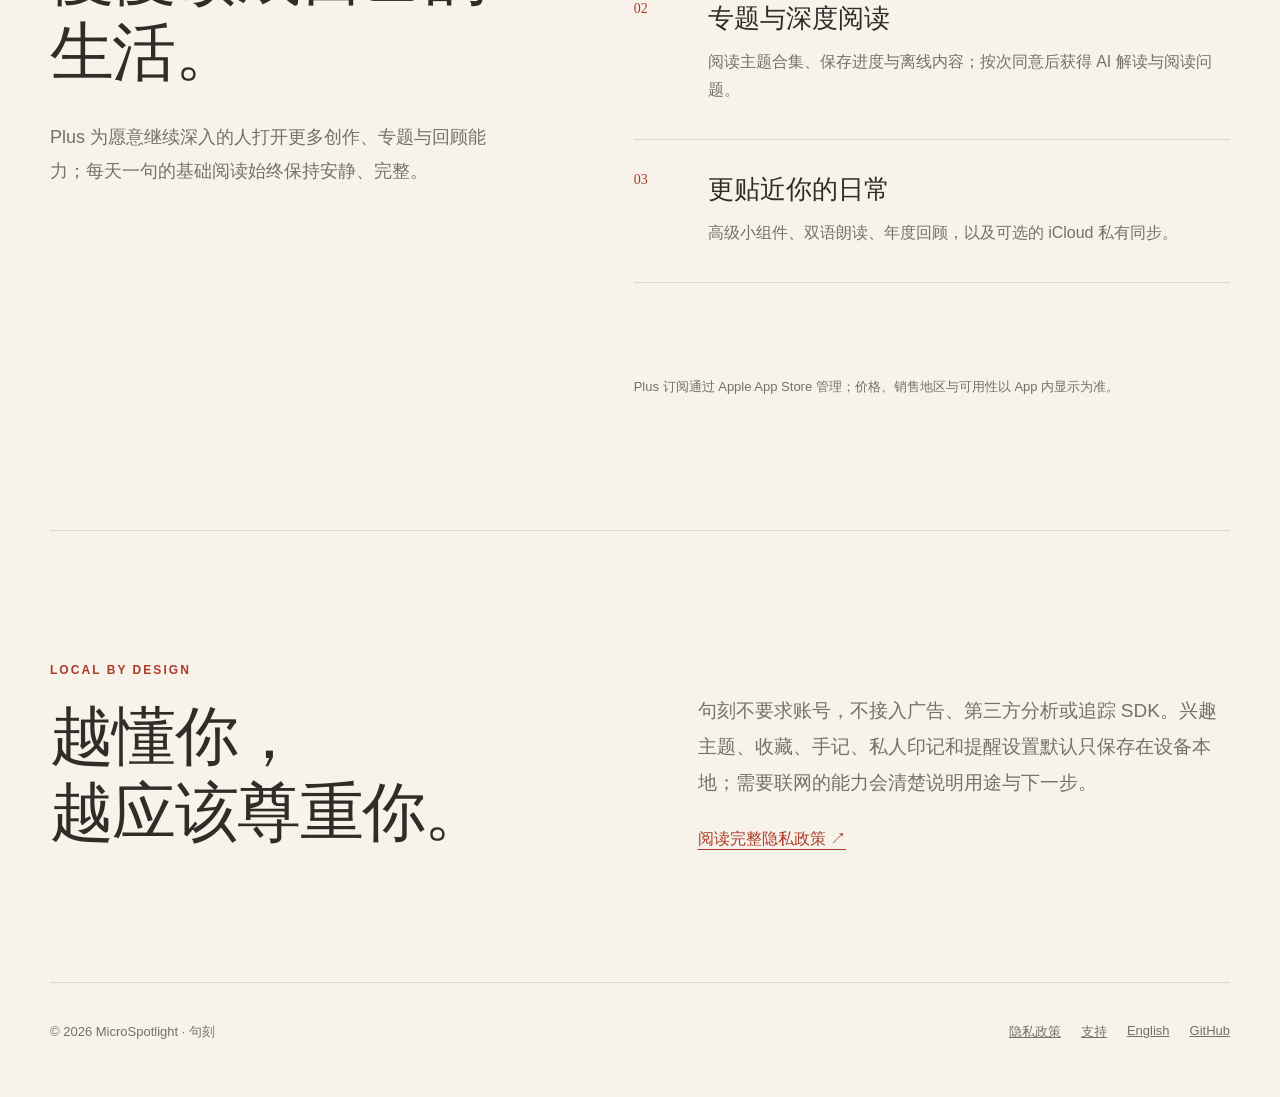
==== commit 6437b3c2: "Announce iOS 1.0 App Store release" ====
--- a/index.html
+++ b/index.html
@@ -3,10 +3,10 @@
 <head>
   <meta charset="utf-8">
   <meta name="viewport" content="width=device-width, initial-scale=1">
-  <meta name="description" content="句刻 - 每日名言是一款把中英双语语录、安静阅读、收藏手记与分享卡片融入每日仪式的 iPhone App。iOS 1.0 正在审核中。">
+  <meta name="description" content="句刻 - 每日名言是一款把中英双语语录、安静阅读、收藏手记与分享卡片融入每日仪式的 iPhone App。iOS 1.0 已在 App Store 上架。">
   <meta name="theme-color" content="#F7F2EA">
   <meta property="og:title" content="句刻 - 每日名言 · 给此刻的自己一句话">
-  <meta property="og:description" content="每天一刻，读一句值得停留的话。iOS 1.0 正在审核中。">
+  <meta property="og:description" content="每天一刻，读一句值得停留的话。iOS 1.0 已在 App Store 上架。">
   <meta property="og:image" content="https://dailyquote.microspotlight.team/assets/store/zh-Hans/01-daily-ritual.png">
   <meta property="og:type" content="website">
   <meta property="og:url" content="https://dailyquote.microspotlight.team/">
@@ -40,12 +40,12 @@
         <p class="eyebrow">Daily Quote · 每日名言</p>
         <h1>给此刻的自己，<br>一句话。</h1>
         <p class="hero__lead">从你关心的主题与当下心情出发，读一句值得停留的话。收藏、写下感受，或把它做成只属于你的分享卡片。</p>
-        <div class="release-status" role="status" aria-label="App 发布状态：iOS 1.0 审核中">
+        <div class="release-status" role="status" aria-label="App 发布状态：iOS 1.0 已在 App Store 上架">
           <span class="release-status__dot" aria-hidden="true"></span>
-          <span><strong>iOS 1.0</strong> · 审核中</span>
+          <span><strong>iOS 1.0</strong> · 已上架</span>
         </div>
         <div class="hero__actions">
-          <a class="button" href="#features">认识句刻</a>
+          <a class="button" href="https://apps.apple.com/us/app/daily-quote-%E5%8F%A5%E5%88%BB/id6801580173?uo=4" rel="external">在 App Store 下载</a>
           <a class="button button--quiet" href="#privacy">了解隐私设计</a>
         </div>
         <ul class="hero__notes" aria-label="产品特点">
@@ -135,7 +135,7 @@
         <li><span>02</span><div><h3>专题与深度阅读</h3><p>阅读主题合集、保存进度与离线内容；按次同意后获得 AI 解读与阅读问题。</p></div></li>
         <li><span>03</span><div><h3>更贴近你的日常</h3><p>高级小组件、双语朗读、年度回顾，以及可选的 iCloud 私有同步。</p></div></li>
       </ol>
-      <p class="plus-section__note">Plus 订阅将在 App 审核通过后通过 Apple App Store 提供；价格与可用性以 App 内显示为准。</p>
+      <p class="plus-section__note">Plus 订阅通过 Apple App Store 管理；价格、销售地区与可用性以 App 内显示为准。</p>
     </section>
 
     <section class="privacy-panel" id="privacy">
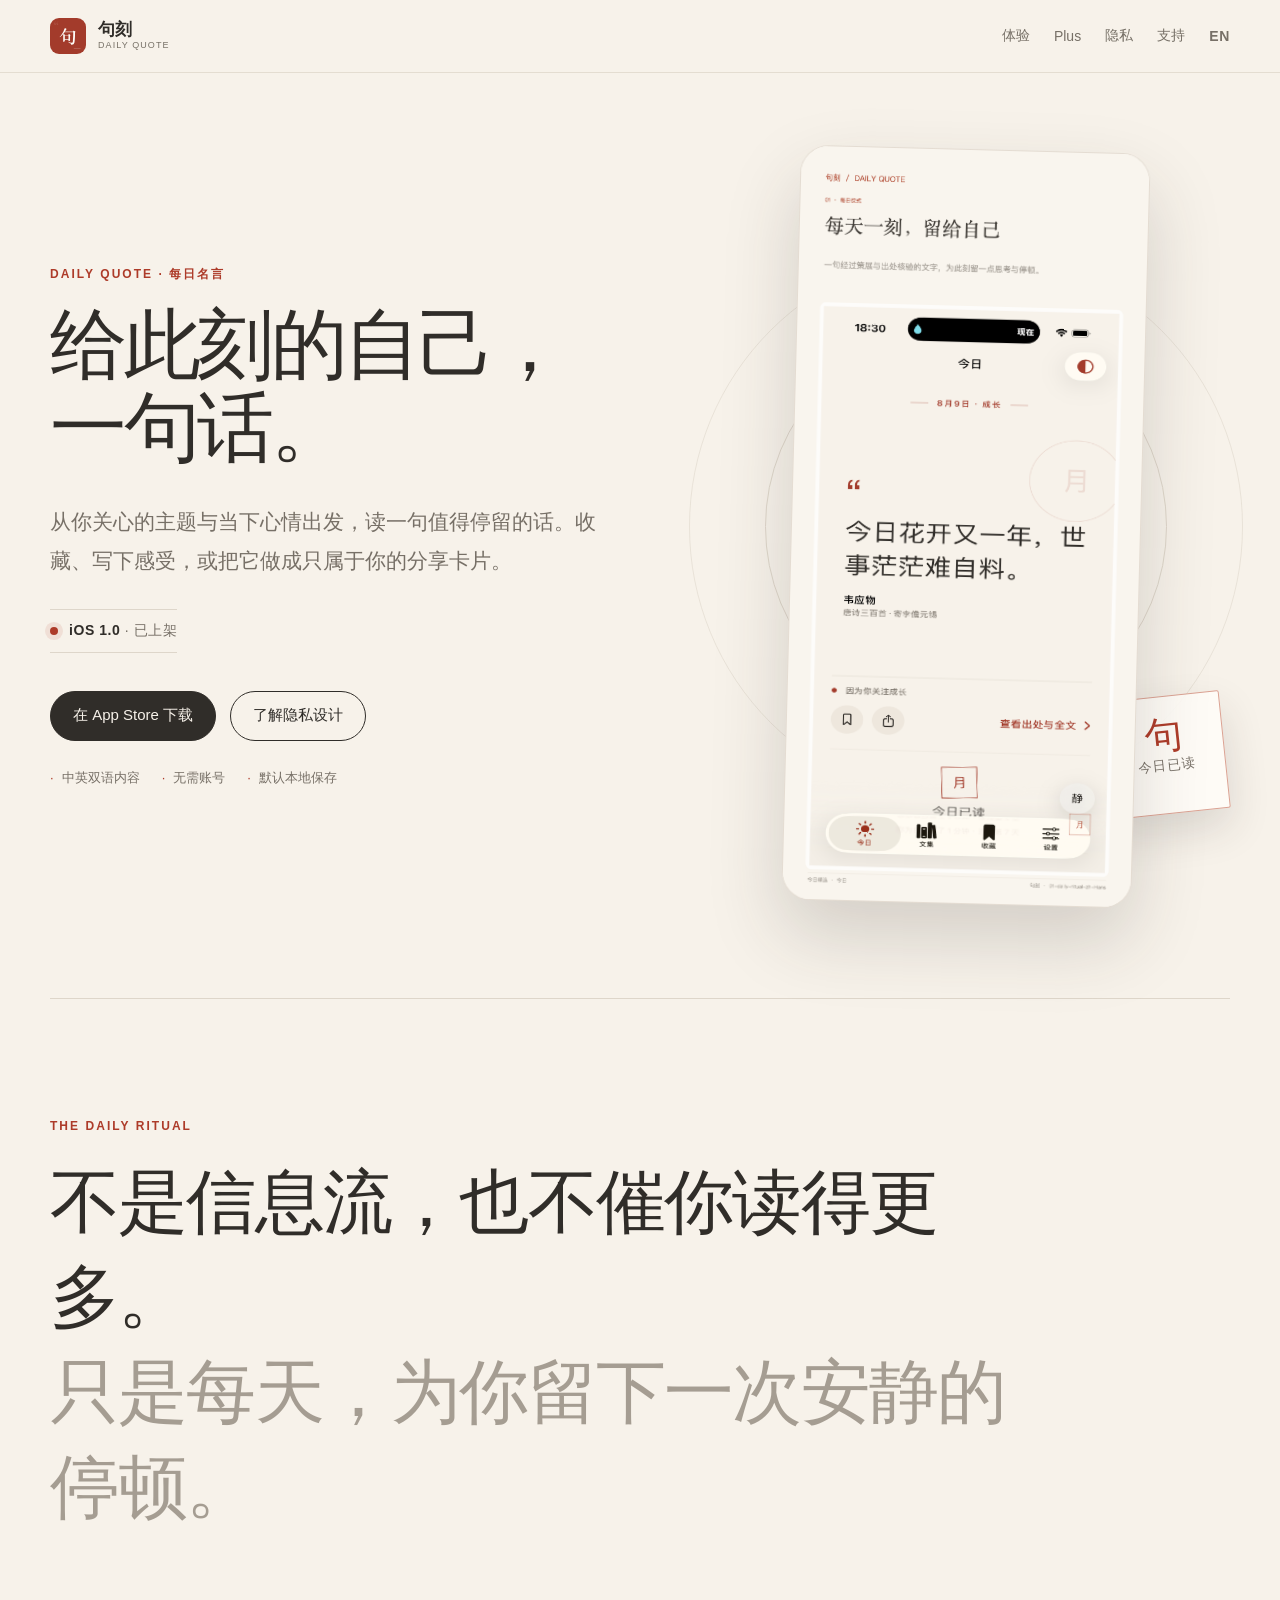
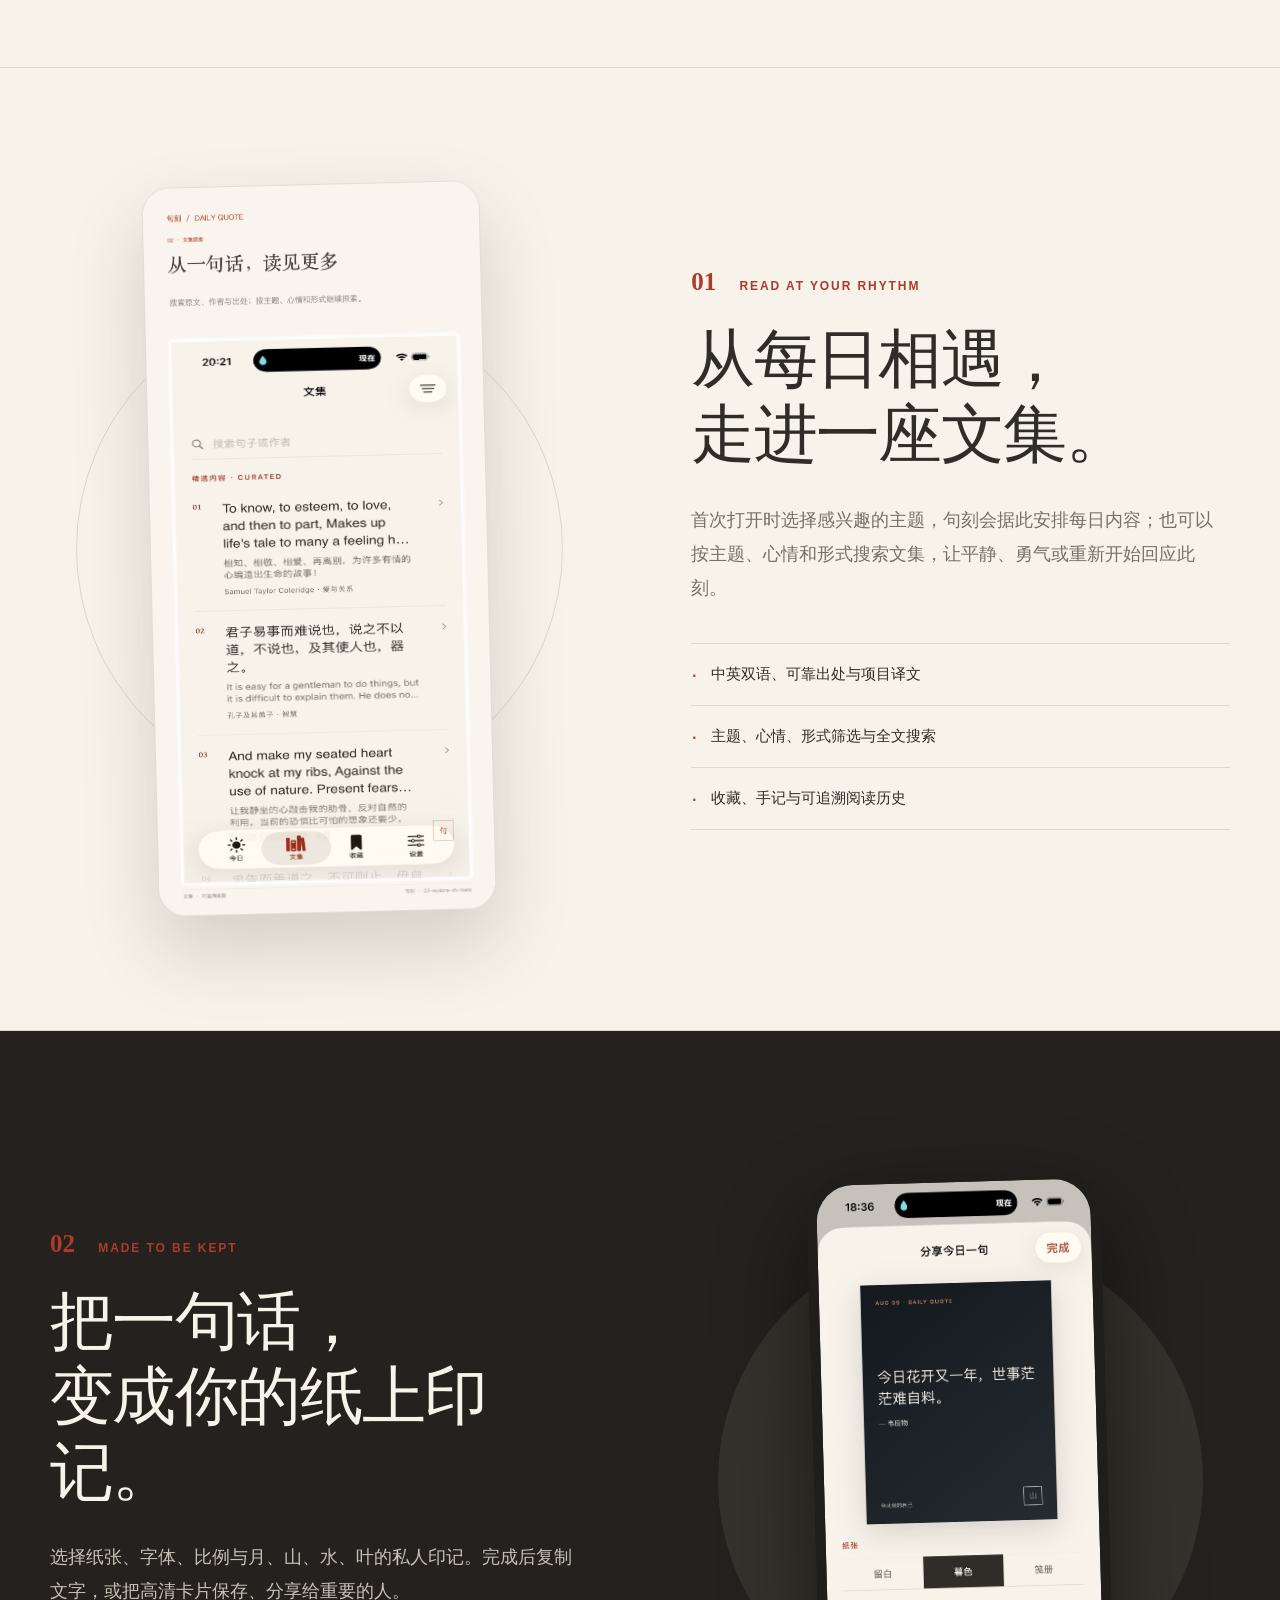
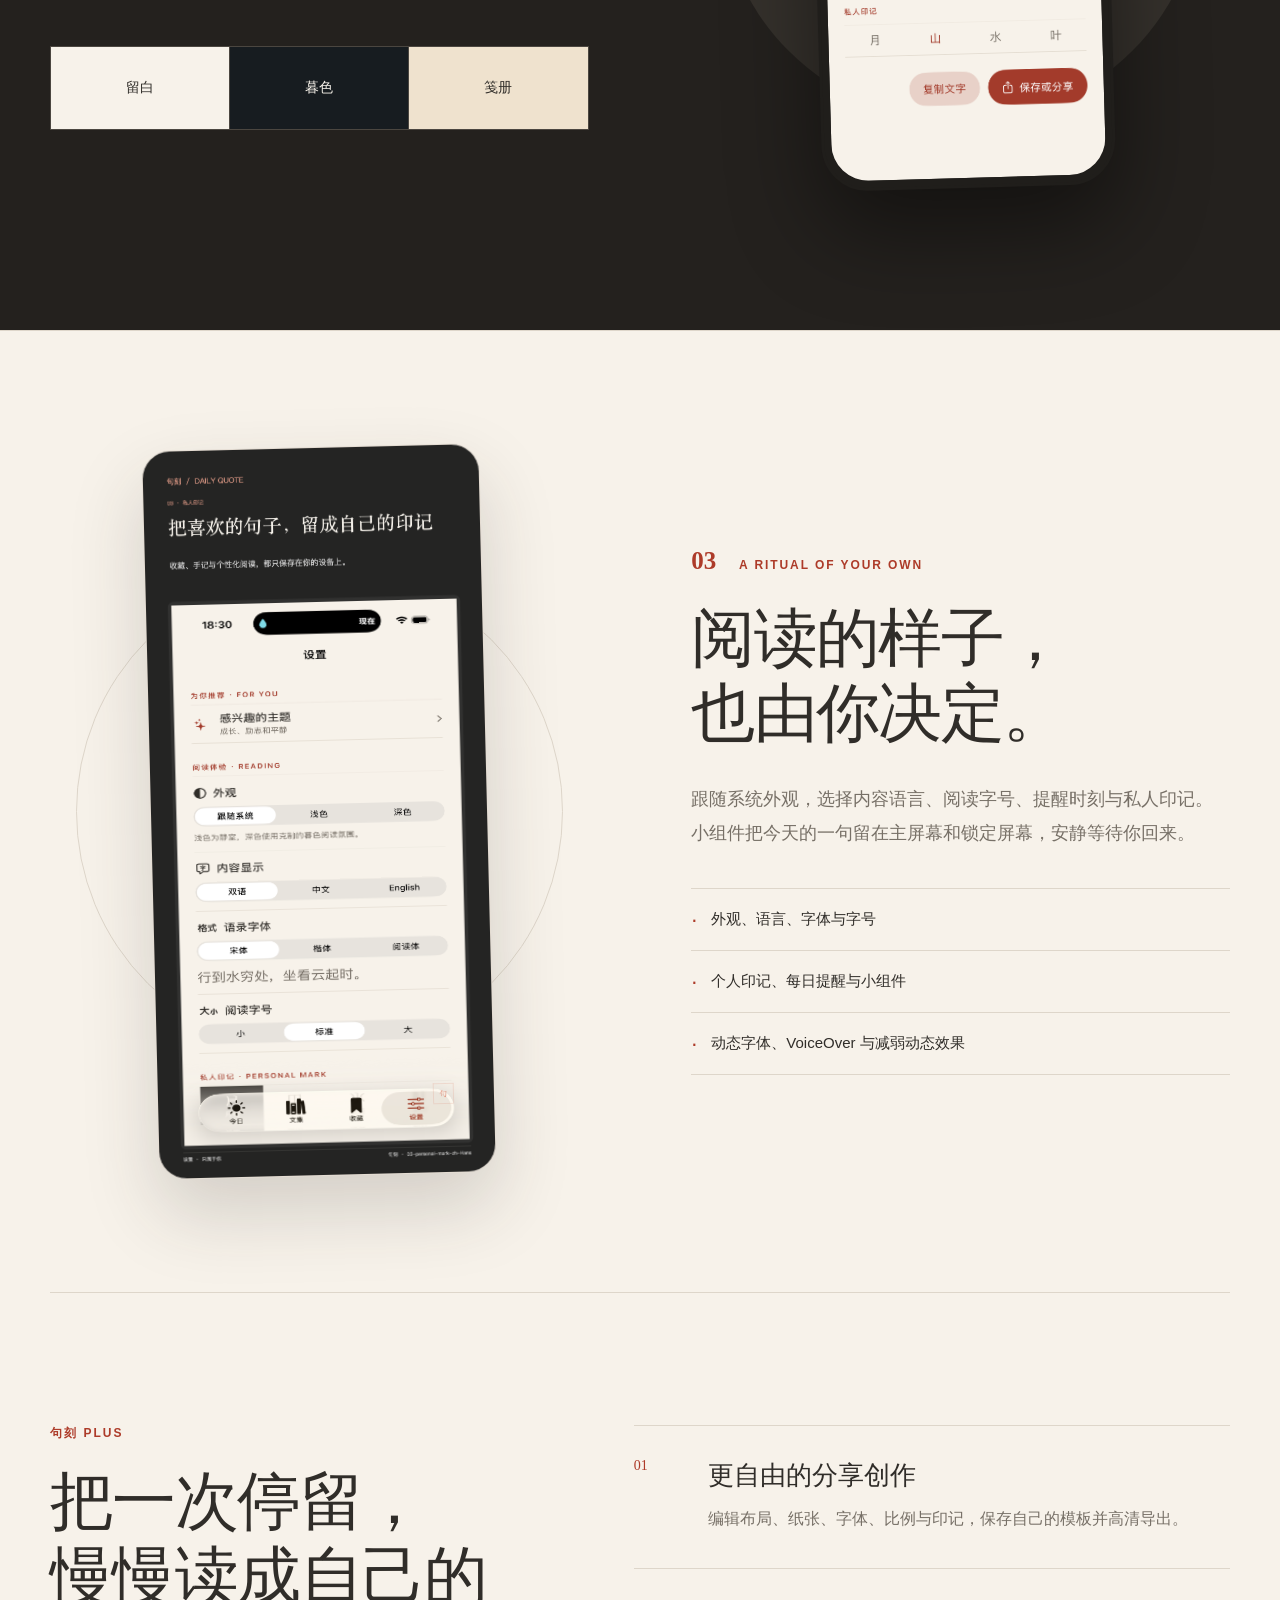
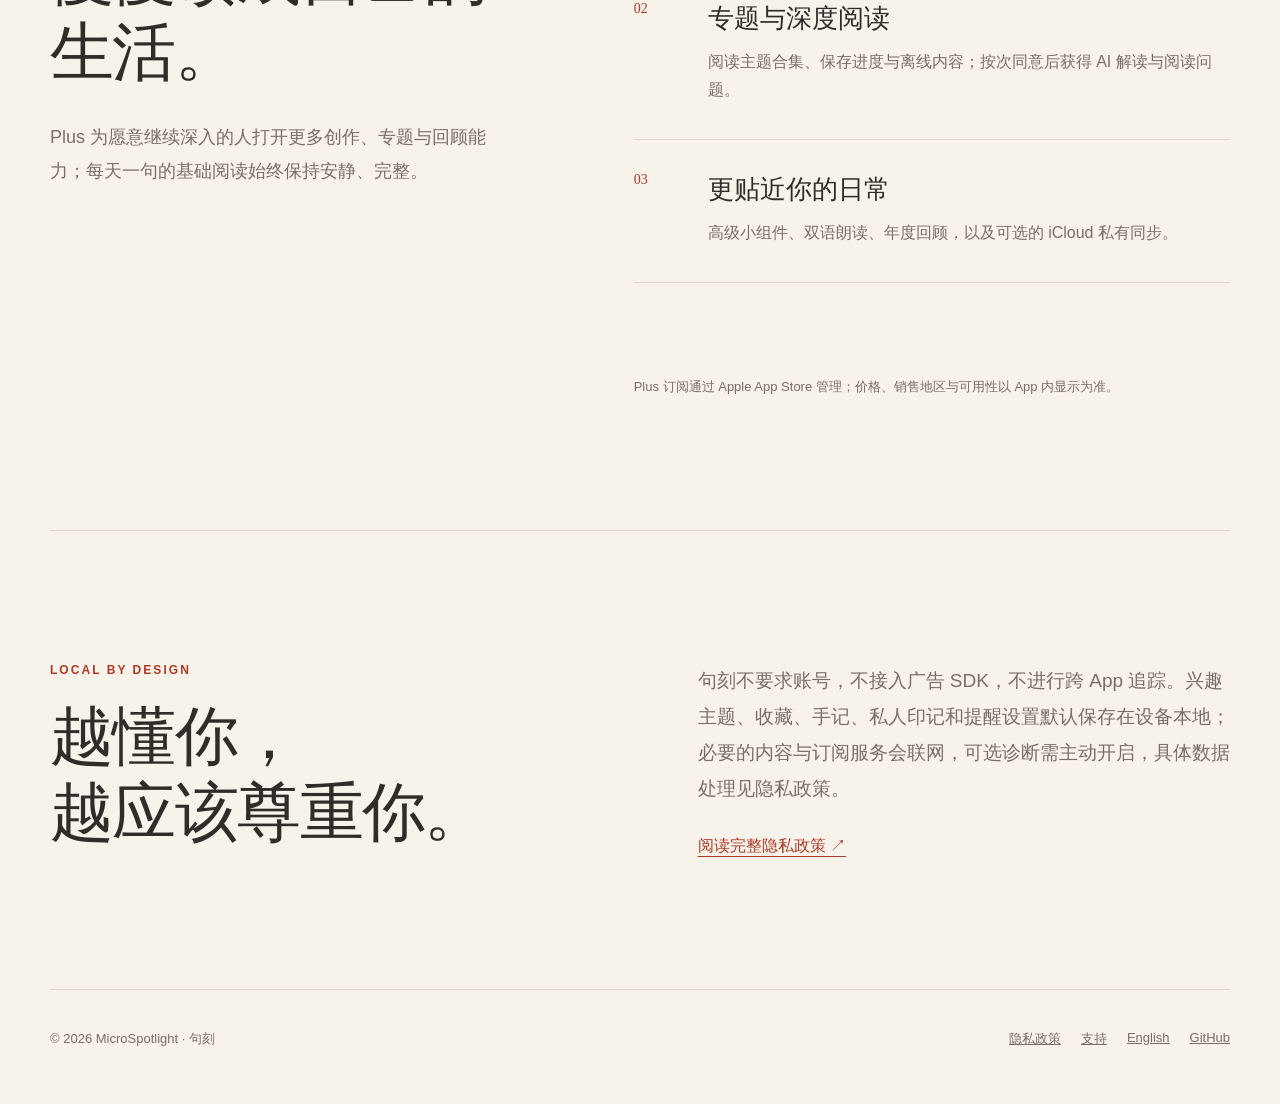
==== commit cbb94e9e: "docs: update privacy disclosures for RevenueCat and Firebase" ====
--- a/index.html
+++ b/index.html
@@ -144,7 +144,7 @@
         <h2>越懂你，<br>越应该尊重你。</h2>
       </div>
       <div>
-        <p>句刻不要求账号，不接入广告、第三方分析或追踪 SDK。兴趣主题、收藏、手记、私人印记和提醒设置默认只保存在设备本地；需要联网的能力会清楚说明用途与下一步。</p>
+        <p>句刻不要求账号，不接入广告 SDK，不进行跨 App 追踪。兴趣主题、收藏、手记、私人印记和提醒设置默认保存在设备本地；必要的内容与订阅服务会联网，可选诊断需主动开启，具体数据处理见隐私政策。</p>
         <a class="text-link" href="privacy.html">阅读完整隐私政策 <span aria-hidden="true">↗</span></a>
       </div>
     </section>
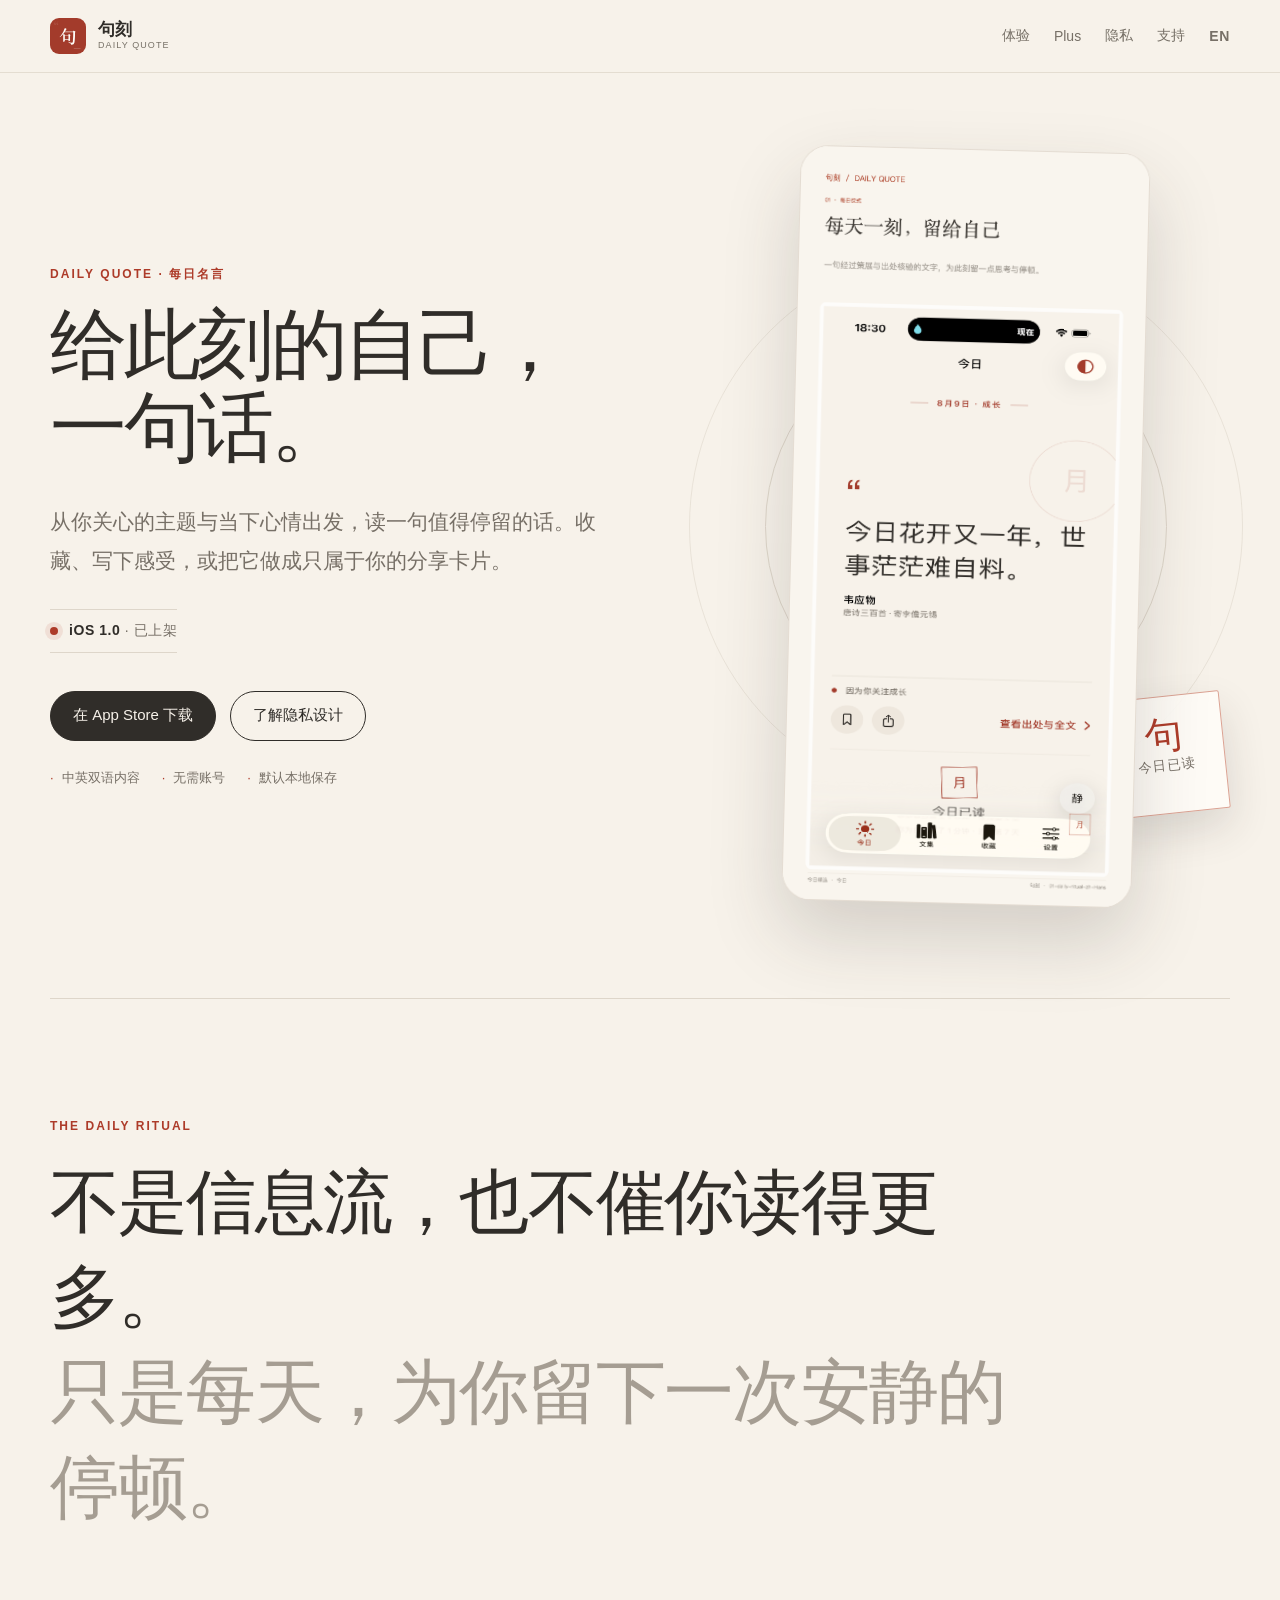
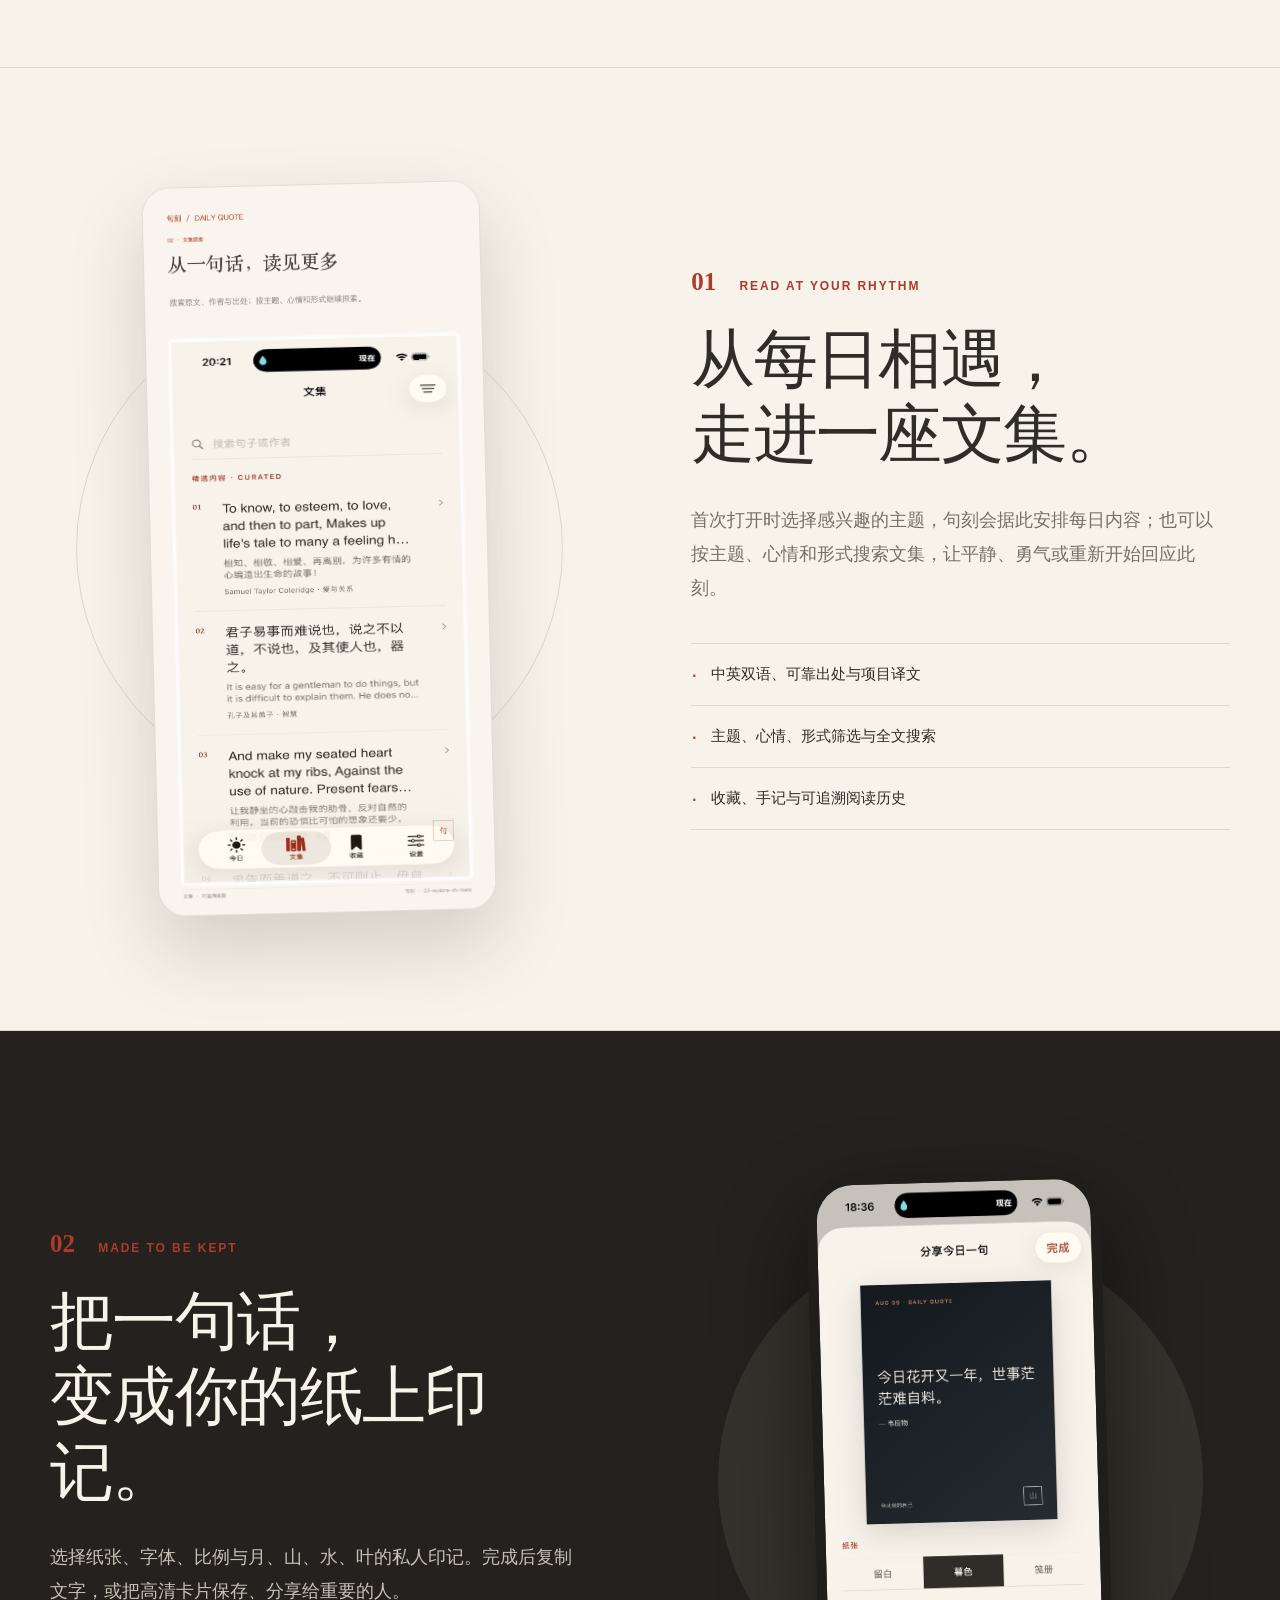
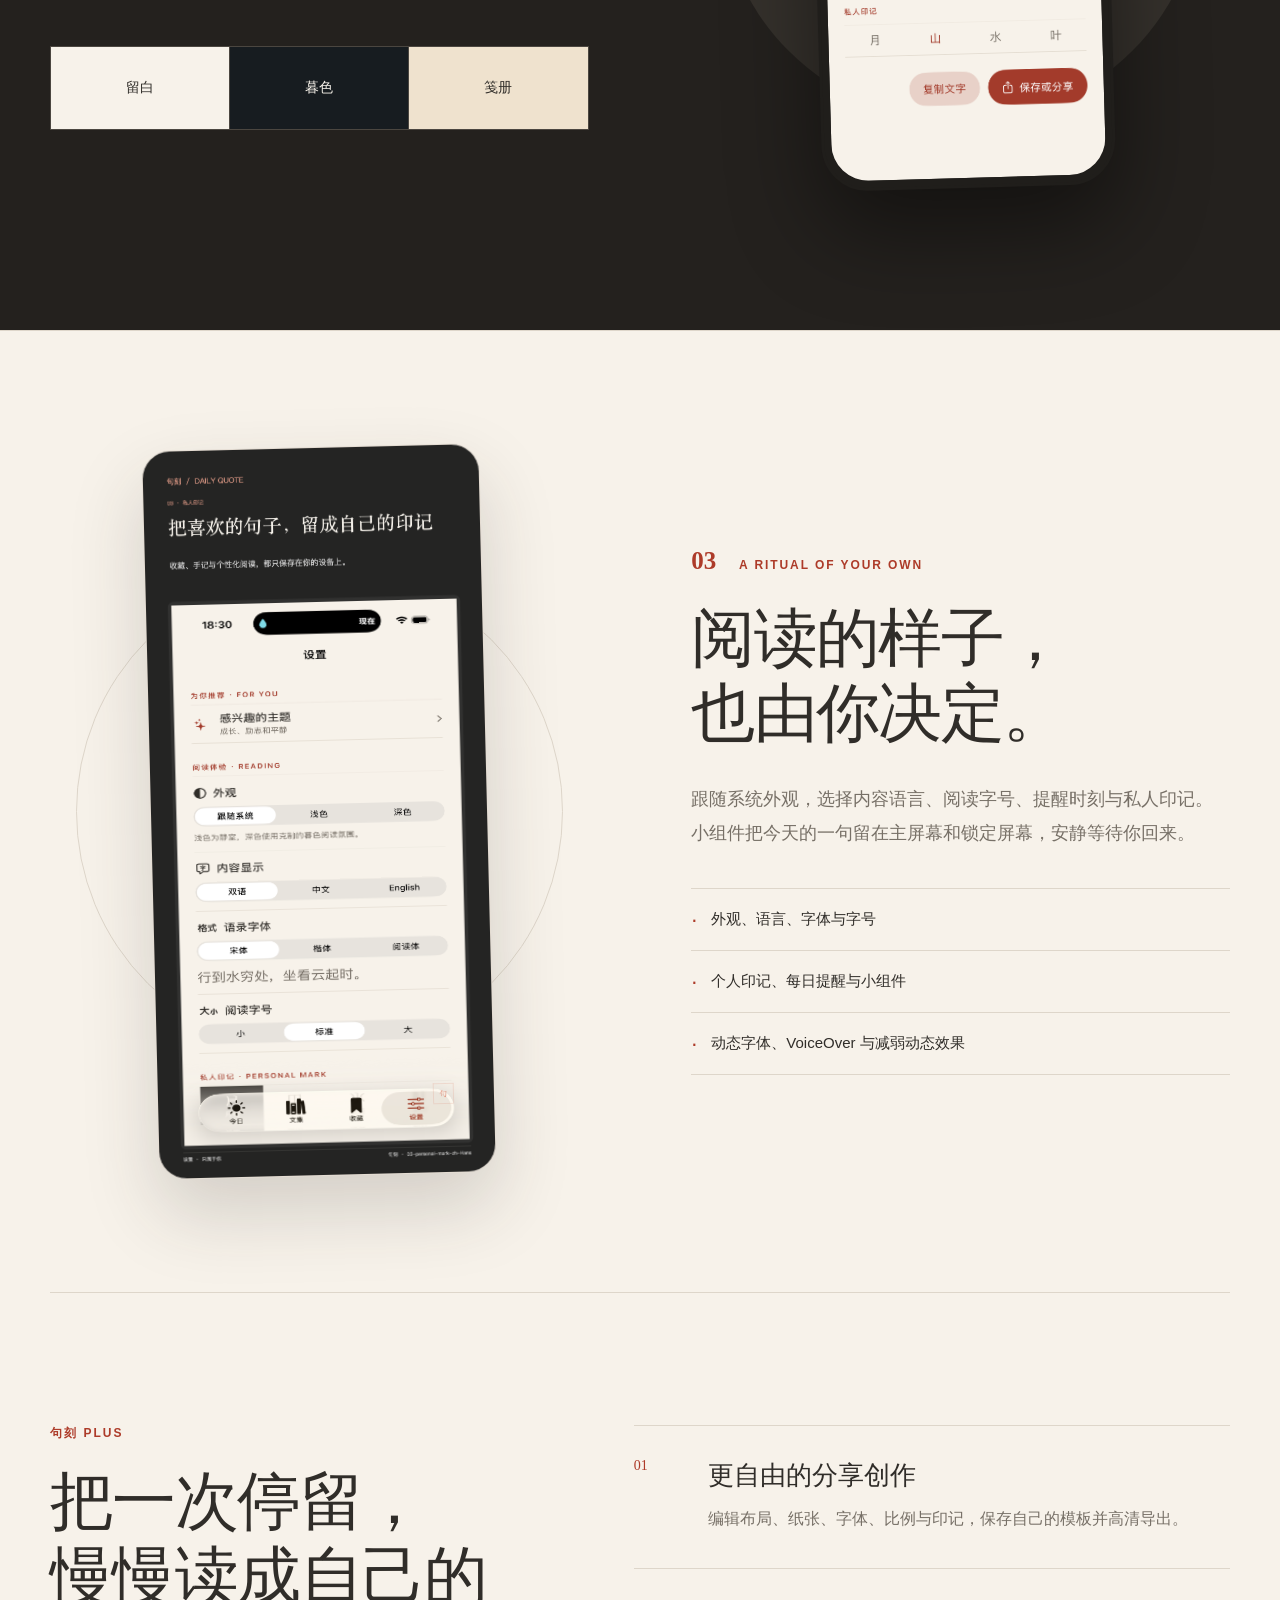
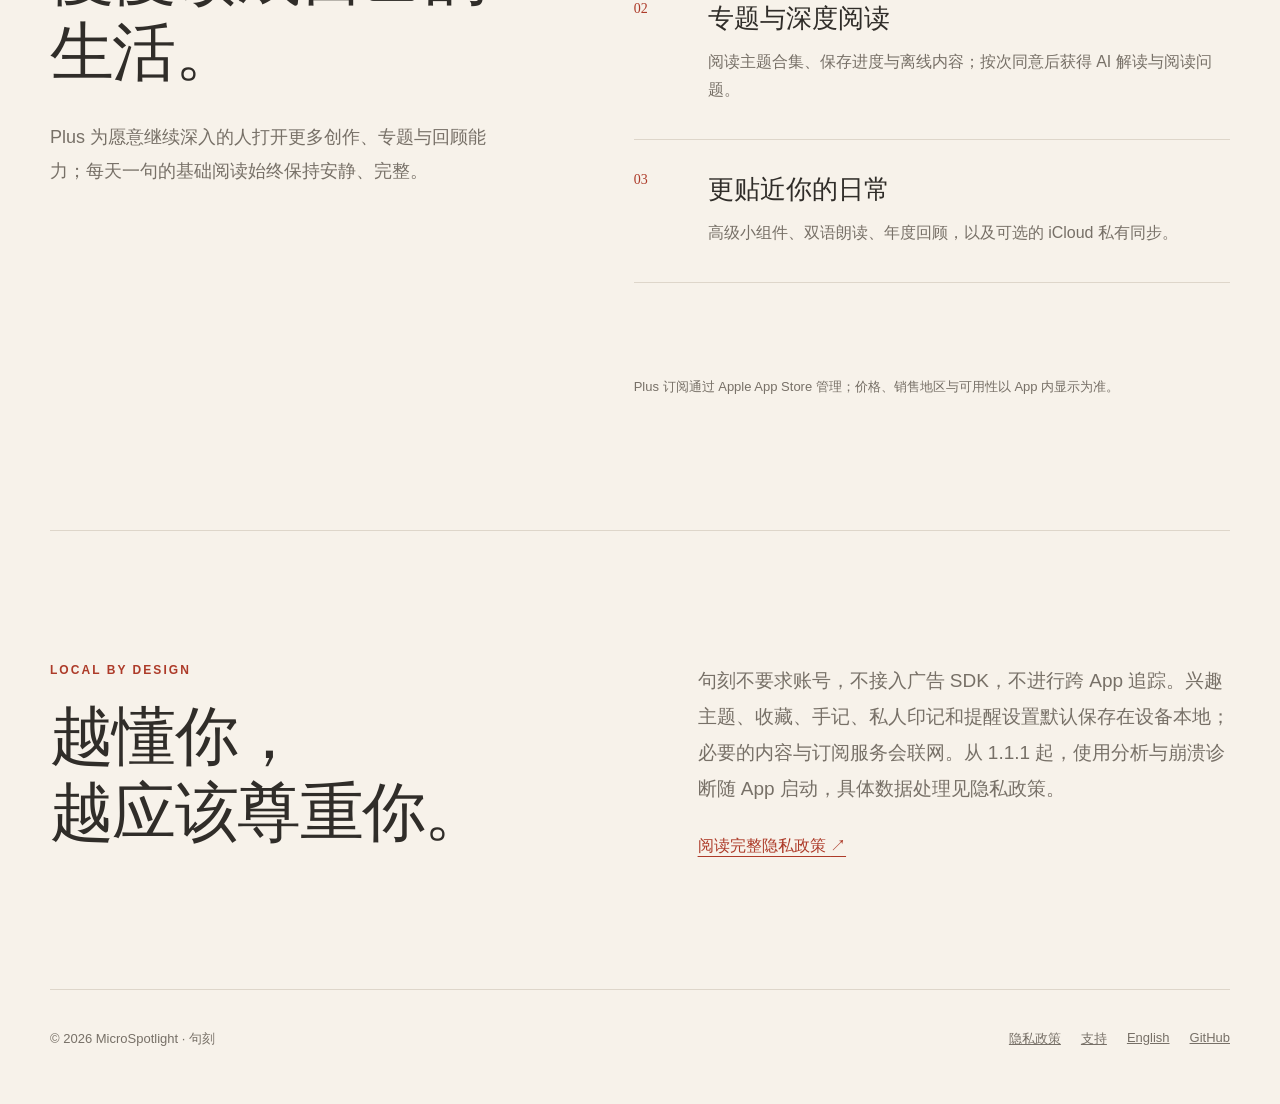
==== commit 4f0b44f1: "docs: disclose startup analytics from version 1.1.1" ====
--- a/index.html
+++ b/index.html
@@ -144,7 +144,7 @@
         <h2>越懂你，<br>越应该尊重你。</h2>
       </div>
       <div>
-        <p>句刻不要求账号，不接入广告 SDK，不进行跨 App 追踪。兴趣主题、收藏、手记、私人印记和提醒设置默认保存在设备本地；必要的内容与订阅服务会联网，可选诊断需主动开启，具体数据处理见隐私政策。</p>
+        <p>句刻不要求账号，不接入广告 SDK，不进行跨 App 追踪。兴趣主题、收藏、手记、私人印记和提醒设置默认保存在设备本地；必要的内容与订阅服务会联网。从 1.1.1 起，使用分析与崩溃诊断随 App 启动，具体数据处理见隐私政策。</p>
         <a class="text-link" href="privacy.html">阅读完整隐私政策 <span aria-hidden="true">↗</span></a>
       </div>
     </section>
